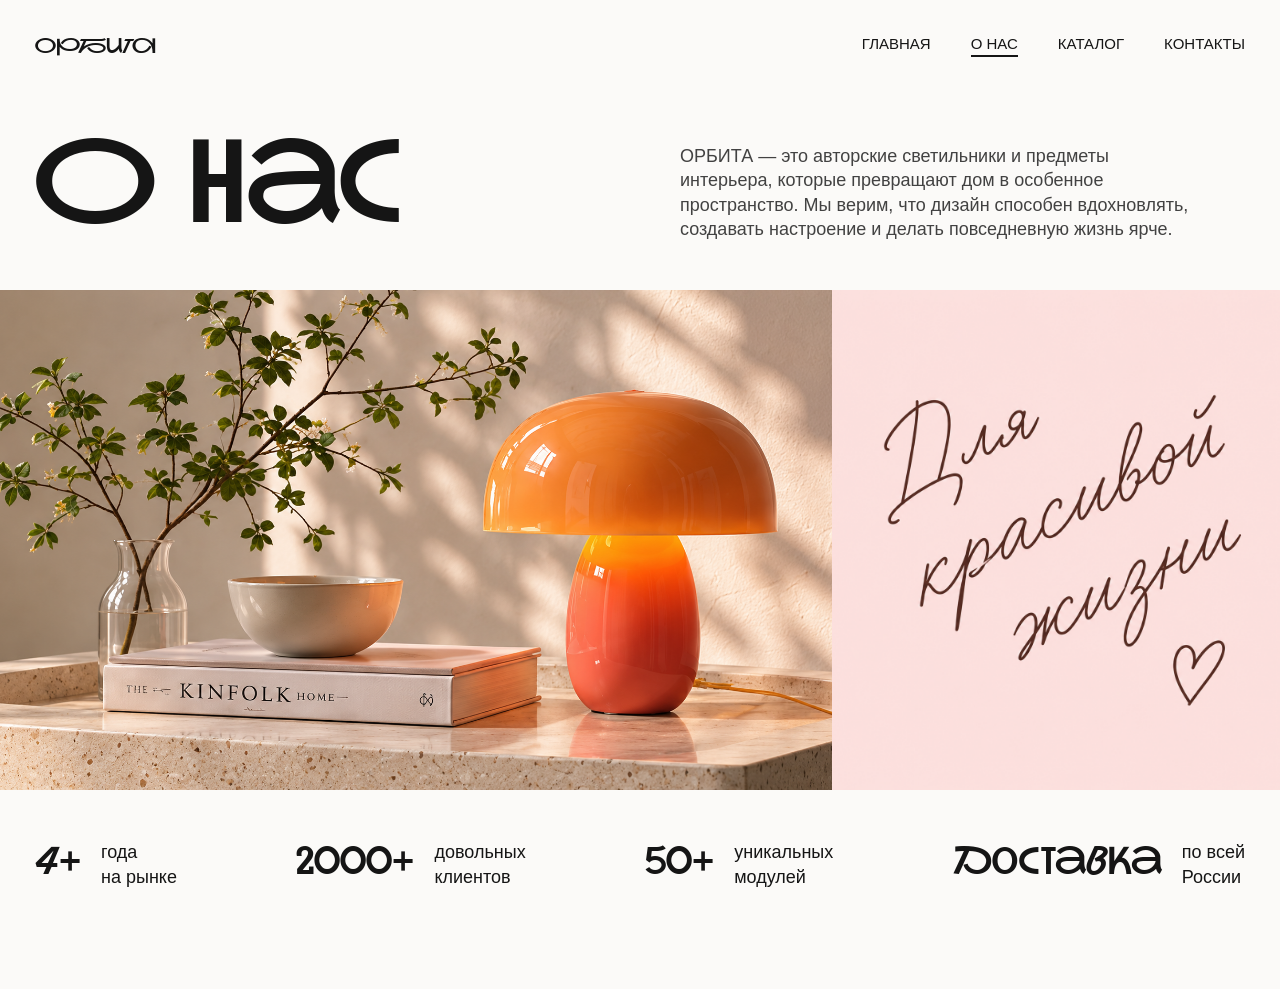
==== about.html @ 6c8d7694 "first commit" ====
<!DOCTYPE html>
<html lang="ru">
<head>
    <meta charset="UTF-8">
    <meta name="viewport" content="width=device-width, initial-scale=1.0">
    <link rel="stylesheet" href="./css/normalize.css">
    <link rel="stylesheet" href="./css/style.css">
    <link rel="stylesheet" href="./css/modal.css">
    <link rel="stylesheet" href="./css/footer.css">
    <link rel="stylesheet" href="./css/media.css">
    <title>О нас</title>
</head>
<body>
    <header class="header">

        <a href="#" class="header-logo">
            Орбита
        </a>

        <button class="mobile-menu-toggle" type="button" aria-expanded="false" aria-controls="mobileNavigation" aria-label="Открыть меню">
            <span class="navbar-toggler-icon"></span>
        </button>

        <nav class="header-menu">
            <ul class="header-menu-list">
                <li>
                    <a href="./index.html" class="header-menu-link title-small">Главная</a>
                </li>

                <li>
                    <a href="./about.html" class="header-menu-link title-small underlined">О нас</a>
                </li>

                <li>
                    <a href="./catalog.html" class="header-menu-link title-small">Каталог</a>
                </li>

                <li>
                    <a href="./contacts.html" class="header-menu-link title-small">Контакты</a>
                </li>
            </ul>
        </nav>

        <div class="mobile-navigation" tabindex="-1" id="mobileNavigation" aria-labelledby="mobileNavigationLabel">
            <div class="mobile-navigation-header">
                <a href="./index.html" class="header-logo" id="mobileNavigationLabel">Орбита</a>
                <button type="button" class="btn-close"  aria-label="Закрыть меню"></button>
            </div>
            <div class="mobile-navigation-body">
                <nav aria-label="Мобильная навигация">
                    <ul class="mobile-navigation-list">
                        <li><a href="./index.html">Главная</a></li>
                        <li><a href="./about.html">О нас</a></li>
                        <li><a href="./catalog.html">Каталог</a></li>
                        <li><a href="./contacts.html">Контакты</a></li>
                    </ul>
                </nav>
            </div>
        </div>
    </header>

    <main class="about-content">
        <div class="about-content-text content-box">
            <p class="about-content-title page-title">О нас</p>
            <p class="about-content-description description page-description">
                ОРБИТА — это авторские светильники и предметы интерьера, которые превращают дом в особенное пространство. Мы верим, что дизайн способен вдохновлять, создавать настроение и делать повседневную жизнь ярче.
            </p>
        </div>

        <div class="about-content-images">
            <img src="./images/about/1.png" alt="Лампа на столе" class="about-content-image">
            <img src="./images/about/2.png" alt="Записка 'Для красивой жизни'" class="about-content-image">
        </div>

        <ul class="about-content-statistics-list">
            <li class="about-content-statistics-item">
                <p class="about-content-statistics-result small-acsent-title">4+</p>
                <p class="about-content-statistics-text">года<br>на рынке</p>
            </li>

            <li class="about-content-statistics-item">
                <p class="about-content-statistics-result small-acsent-title">2000+</p>
                <p class="about-content-statistics-text">довольных<br>клиентов</p>
            </li>

            <li class="about-content-statistics-item">
                <p class="about-content-statistics-result small-acsent-title">50+</p>
                <p class="about-content-statistics-text">уникальных<br>модулей</p>
            </li>

            <li class="about-content-statistics-item">
                <p class="about-content-statistics-result small-acsent-title">Доставка</p>
                <p class="about-content-statistics-text">по всей<br>России</p>
            </li>
        </ul>
    </main>
    <script src="./js/main.js"></script>
</body>
</html>
---- css/style.css ----
@font-face {
    font-family: 'NauryzRedKeds';
    src: url('../fonts/NauryzRedKeds.ttf') format('truetype');
    font-weight: normal;
    font-style: normal;
    font-display: swap;
}

:root {
    --color-light: #FBFAF8;
    --color-light-gray: #F1F2F0;
    --color-dark: #151515;
    --color-green: #BBC23F;

    --border-radius: 40px;

    --font-family-acsent: 'NauryzRedKeds', 'Arial', sans-serif;
    --font-family-base: 'Roboto', sans-serif;

    --padding-inline: 50px;
}

body {
    color: var(--color-dark);
    font-family: var(--font-family-base);
    font-weight: 300;
    font-size: 16px;
    line-height: 1.75;
    background-color: var(--color-light);
    overflow-x: hidden;
}

a {
    color: var(--color-dark);
    text-decoration: none;
}

.title {
    font-family: var(--font-family-acsent);
    font-size: clamp(45px, 3.9vw, 75px);
}

.title-small {
    font-size: 15px;
    text-transform: uppercase;

    transition:
        opacity 0.2s ease,
        transform 0.2s ease;
}

address {
    font-style: normal;
}

input {
    border: 1px solid var(--color-dark);
    border-radius: var(--border-radius);

    border-radius: var(--border-radius);
    padding: 12px 30px;

    color: var(--color-light);

    font-family: var(--font-family-base);
    font-size: 20px;
    background-color: transparent;
}

input:not(:last-child) {
    margin-bottom: 10px;
}

.description {
    width: 90%;

    opacity: 0.8;

    font-family: var(--font-family-base);
    font-size: clamp(18px, 1.3vw, 24px);
    line-height: 1.35;
}

.small-acsent-title {
    font-family: var(--font-family-acsent);
    font-size: 25px;
    line-height: 1;
}

.button,
.catalog-button {
    border-radius: var(--border-radius);
    padding: 12px 30px;
    font-family: var(--font-family-base);
    font-size: 20px;
    transition:
        transform 0.2s ease,
        opacity 0.2s ease;

    cursor: pointer;
}

.button {
    border: none;

    color: var(--color-light);

    background: var(--color-dark);
}

.catalog-button {
    border: 1px solid var(--color-light-gray);

    color: var(--color-dark);

    background: var(--color-light-gray);

    white-space: nowrap;
}

.button-toggle {
    background-color: var(--color-dark);
    color: var(--color-light);
}

.button:hover,
.catalog-button:hover {
    opacity: 0.9;
    transform: translateY(-2px);
}

.button:active,
.catalog-button:active {
    transform: translateY(0);
}

.hero {
    position: relative;
    min-height: 100svh;

    overflow: hidden;

    background-image: url('../images/main_background.png');
    background-repeat: no-repeat;
    background-position: bottom;
    background-size: cover;
}

.hero::before {
    content: "";

    position: absolute;
    inset: 0;

    background: linear-gradient(
        to right,
        rgba(251, 250, 248, 0.65) 0%,
        rgba(251, 250, 248, 0.30) 25%,
        transparent 45%
    );

    pointer-events: none;
}

.header {
    z-index: 100;
    display: flex;
    justify-content: space-between;
    margin-bottom: 20px;

    

    padding: 30px var(--padding-inline);

    text-transform: uppercase;
}

.header-logo {
    top: 50%;
    z-index: 20;
    font-family: var(--font-family-acsent);
    font-size: 20px;

    white-space: nowrap;
}

.header-menu {
    position: static;
}

.header-menu-list {
    display: flex;
    align-items: center;

    gap: 40px;
    white-space: nowrap;
}

.header-menu-link:hover {
    opacity: 0.5;
}

.header-menu-icons-list {
    display: flex;
    gap: 15px;
}

.banner {
    position: relative;
    z-index: 1;
}

.banner-body {
    position: relative;
    top: 20px;
    z-index: 1;

    display: flex;
    flex-direction: column;

    align-items: flex-start;
    gap: 50px;

    min-height: calc(100svh - 90px);

    padding: var(--padding-inline);
}

.banner-main-name {
    width: 90%;
    max-width: 26vw;

    font-family: var(--font-family-acsent);
    font-weight: normal;
    font-size: clamp(50px, 4.2vw, 80px);
    line-height: 1;
}

.banner-button {
    margin-bottom: 100px;
}

.hero:not(:last-child) {
    margin-bottom: 100px;
}

.new-products {
    padding-inline: var(--padding-inline);
}

.new-products-header {
    display: flex;
    justify-content: space-between;
    align-items: center;
}

.underlined {
    position: relative;
    padding-bottom: 5px;
}

.underlined::after {
    content: '';
    position: absolute;
    bottom: 0;
    left: 0;

    width: 100%;
    height: 2px;
    background-color: var(--color-dark);
}

.about-content-statistics-list {
    padding-bottom: 100px;
}

.card {
    position: relative;
}

.card:hover {
    cursor: pointer;
}

.card-image {
    border-radius: 5px;
}

.card-image:not(:last-child) {
    margin-bottom: 15px;
}

.card-body {
    display: flex;
    flex-direction: column;
    gap: 10px;
}

.card-title {
    font-size: 20px;
    line-height: 1;
}

.to-heart-button {
    position: absolute;
    top: 20px;

    right: 20px;

    width: 25px;

    background: url('../icons/heart.svg') center/contain no-repeat;
    aspect-ratio: 1;
    border: none;
    cursor: pointer;
}

.to-heart-button.checked {
    background: url('../icons/full-heart.svg') center/contain no-repeat;
}

.new::before {
    content: 'New';
    position: absolute;
    top: 20px;

    left: 20px;
    display: flex;
    justify-content: center;
    align-items: center;

    border-radius: var(--border-radius);

    padding: 2px 10px;
    opacity: 0.8;
    color: var(--color-light);
    text-transform: uppercase;

    background-color: var(--color-green);
}

.about-content,
.catalog-content,
.contacts-content {
    padding-top: 20px;
}

.about-content-images {
    display: flex;
    width: 100%;
    height: 500px;
}

.about-content-image {
    display: block;
    height: 100%;
    object-fit: cover;
}

.about-content-image:first-child {
    width: 65%;
}

.about-content-image:last-child {
    width: 35%;
}

.about-content-text,
.about-content-statistics-list {
    padding-inline: var(--padding-inline);
}

.content-box {
    display: grid;
    grid-template-columns: 2fr 2fr;
    align-items: center;
    gap: 80px;
    line-height: 1;
}

.content-box:not(:last-child) {
    margin-bottom: 40px;
}

.about-content-text:not(:last-child) {
    margin-bottom: 40px;
}

.page-title {
    font-family: var(--font-family-acsent);
    font-size: clamp(60px, 9vw, 172px);
    white-space: nowrap;
}

.about-content-statistics-list {
    display: flex;
    justify-content: space-between;
    gap: 30px;
    padding-top: 50px;
}

.about-content-statistics-item {
    display: flex;
    align-items: center;
    gap: 20px;
}

.about-content-statistics-text {
    font-size: 18px;
    line-height: 1.35;
}

.about-content-statistics-result {
    font-size: clamp(25px, 3vw, 58px);
}

.catalog-content {
    padding-inline: var(--padding-inline);
}

.catalog-buttons-list {
    display: flex;
    gap: 30px;
}

.catalog-header {
    position: relative;
    padding-bottom: 40px;
}

.catalog-header:not(:last-child)::after {
    content: '';
    position: absolute;
    bottom: 0;
    left: 0;
    width: 100%;
    height: 3px;
    background-color: var(--color-light-gray);
}

.catalog-products {
    padding-top: 40px;
}

.catalog-products-cards-list {
    display: grid;
    grid-template-columns: repeat(4, 1fr);
    gap: 40px;
    padding-bottom: 100px;
}

.catalog-filters {
    justify-content: space-between;
    padding-bottom: 40px;
}

.catalog-filters,
.catalog-filters-sort,
.catalog-filters-sort-item {
    display: flex;
}

.catalog-filters-sort-item {
    cursor: pointer;
}

.catalog-filters,
.catalog-filters-item,
.catalog-filters-sort-item {
    align-items: center;
}

.catalog-filters-list {
    display: flex;
    gap: 40px;
}

.catalog-filters-item {
    display: flex;
    gap: 15px;
}

.catalog-filters-item-name,
.catalog-filters-sort {
    font-size: 20px;
    line-height: 1;
}

.catalog-filters-item-name:hover {
    cursor: pointer;
}

.catalog-filters-sort-item {
    gap: 15px;
}

.catalog-filters-sort {
    align-items: center;
    gap: 40px;
}


.catalog-filters-item {
    position: relative;
}

.catalog-filter-trigger {
    display: flex;
    align-items: center;
    justify-content: space-between;
    gap: 20px;
    width: 100%;
    padding: 12px 0;
    border: none;
    background: transparent;
    color: inherit;
    font: inherit;
    font-size: 20px;
    text-align: left;
    cursor: pointer;
}

.filter-arrow {
    width: 10px;
    height: 10px;
    border-right: 2px solid currentColor;
    border-bottom: 2px solid currentColor;
    transform: rotate(45deg);
    transition: transform 0.2s ease;
    flex-shrink: 0;
}

.catalog-filters-item.is-open .filter-arrow {
    transform: rotate(225deg);
}

.catalog-filter-dropdown {
    display: none;
    position: absolute;
    top: 100%;
    left: 0;
    z-index: 10;
    min-width: 200px;
    padding: 16px;
    background: #fff;
    border: 1px solid #e5e5e5;
    box-shadow: 0 6px 18px rgb(0 0 0 / 8%);
}

.catalog-filters-item.is-open .catalog-filter-dropdown {
    display: flex;
    flex-direction: column;
    gap: 12px;
}

.catalog-filter-dropdown label {
    display: flex;
    align-items: center;
    font-size: 20px;
    gap: 8px;
    cursor: pointer;
    white-space: nowrap;
}

.catalog-filter-dropdown input[type="checkbox"] {
    accent-color: #333;
}

.price-dropdown label {
    justify-content: space-between;
}

.price-dropdown input[type="number"] {
    width: 90px;
    padding: 8px;
    border: 1px solid #ddd;
    font: inherit;
}

.price-min,
.price-max {
    color: var(--color-dark);
    padding-inline: 10px;
}

.catalog-products-card-body {
    transition: transform 0.3s ease, box-shadow 0.3s ease;
    cursor: pointer;
}

.catalog-products-card:hover {
    transform: translateY(-6px);
}

.catalog-products-card-image {
    transition: transform 0.4s ease;
}

.catalog-products-card:hover .catalog-products-card-image {
    transform: scale(1.04);
}

.catalog-products-card {
    overflow: hidden;
}

.contacts-content {
    padding-inline: var(--padding-inline);
}

.contacts-soc1als-list {
    display: flex;
    justify-content: space-between;
    align-items: center;
}

.contacts-soc1als-item {
    border-radius: 15px;
    padding: 10px 20px;
}

.contacts-soc1als-item-name {
    text-transform: uppercase;
    font-weight: 500;
}

.contacts-soc1als-schedule-item {
    display: flex;
    gap: 20px;
}

.contacts-form {
    padding: 60px 0 100px;
}

.contacts-form-wrapper {
    display: grid;
    grid-template-columns: 1fr 1fr;
    gap: 30px;

    width: 100%;
}

.contacts-form-image {
    display: block;

    width: 100%;
    height: 100%;
    min-height: 600px;

    border-radius: 30px;

    object-fit: cover;
}

.contacts-form-body {
    display: flex;
    flex-direction: column;

    width: 100%;
    box-sizing: border-box;

    border: 1px solid var(--color-light-gray);
    border-radius: 30px;
    padding: 35px;

    background-color: var(--color-light);
}

.contacts-form-title {
    margin: 0 0 5px;

    font-family: var(--font-family-base);
    font-size: clamp(40px, 5vw, 60px);
    font-weight: 400;
    line-height: 1.1;
}

.contacts-form-description {
    margin: 0 0 30px;

    color: rgba(21, 21, 21, 0.55);
    font-size: 16px;
    line-height: 1.35;
}

.contacts-form-input {
    width: 100%;
    min-height: 54px;
    box-sizing: border-box;

    border: 1px solid var(--color-light-gray);
    border-radius: 15px;
    padding: 14px 18px;

    color: var(--color-dark);
    font-family: var(--font-family-base);
    font-size: 16px;
    font-weight: 300;

    background-color: transparent;
    outline: none;

    transition:
        border-color 0.2s ease,
        background-color 0.2s ease;
}

.contacts-form-input:not(:last-child) {
    margin-bottom: 15px;
}

.contacts-form-input::placeholder {
    color: rgba(21, 21, 21, 0.45);
}

.contacts-form-input:focus {
    border-color: rgba(21, 21, 21, 0.35);
}

.contacts-form select {
    appearance: none;

    background-image: url("data:image/svg+xml,%3Csvg xmlns='http://www.w3.org/2000/svg' width='16' height='16' viewBox='0 0 16 16' fill='none'%3E%3Cpath d='M4 6L8 10L12 6' stroke='%23151515' stroke-width='1.5' stroke-linecap='round' stroke-linejoin='round'/%3E%3C/svg%3E");
    background-repeat: no-repeat;
    background-position: right 18px center;
    padding-right: 45px;
}

.contacts-form-textarea {
    min-height: 155px;
    resize: vertical;
}

.contacts-form-button {
    display: flex;
    justify-content: center;
    align-items: center;
    gap: 20px;

    width: 100%;
    margin-top: 15px;
    padding: 15px 25px;

    font-size: 16px;
}

.contacts-form-button span {
    font-size: 24px;
    line-height: 1;
}

.contacts-form-policy {
    margin: 20px 0 0;

    color: rgba(21, 21, 21, 0.5);
    font-size: 13px;
    line-height: 1.4;
    text-align: center;
}


.catalog-products-cards-list {
    padding-left: 0;
    margin-bottom: 0;
    list-style: none;
}

.catalog-products-cards-list > .card,
.new-products-cards-list > .card {
    border: 0;
    border-radius: 0;
    background: transparent;
    box-shadow: none;
}

.catalog-products-card-body {
    padding: 0;
}

/* ORBITA catalogue filters, configurator and contacts refresh */
.catalog-layout{display:grid;grid-template-columns:245px minmax(0,1fr);gap:30px;align-items:start}
.catalog-sidebar{border-right:1px solid #e9e6e2;padding:0 24px 20px 0;position:relative}
.filter-heading{display:flex;align-items:center;justify-content:space-between;padding-bottom:14px;border-bottom:1px solid #e9e6e2}
.filter-heading h2,.filter-group h3,.filter-select-group>label{font-size:15px;font-weight:600;margin:0}
.filter-reset{border:0;background:none;text-decoration:underline;font-size:12px;cursor:pointer;color:#777}
.filter-group{padding:14px 0;border-bottom:1px solid #e9e6e2}
.filter-group h3{margin-bottom:12px}
.color-options{display:grid;grid-template-columns:repeat(5,25px);gap:10px 9px}
.color-option{position:relative;cursor:pointer}.color-option input{position:absolute;opacity:0;inset:0;width:25px;height:25px;margin:0;cursor:pointer}.color-option span{display:block;width:22px;height:22px;border-radius:50%;background:var(--swatch);border:1px solid #dedbd6;box-shadow:0 1px 3px #0001}.color-option input:checked+span{outline:2px solid #171717;outline-offset:3px}.color-option b{position:absolute;width:1px;height:1px;overflow:hidden;clip:rect(0,0,0,0)}
.filter-checks{display:grid;gap:7px}.filter-checks label{display:flex;align-items:center;gap:8px;font-size:13px;cursor:pointer}.filter-checks input{accent-color:#f29a56;width:14px;height:14px;margin:0}.filter-checks small{color:#888}
.shape-options{display:flex;align-items:center;gap:17px}.shape-options label{width:27px;height:30px;display:grid;place-items:center;cursor:pointer}.shape-options input{position:absolute;opacity:0}.shape-options label:has(input:checked){background:#fbe9e2;border-radius:7px}.shape-options span{display:block;border:2px solid #969b9a;width:15px;height:15px}.shape-diamond{transform:rotate(45deg)}.shape-dome{border-radius:10px 10px 3px 3px!important}.shape-arch{border-radius:10px 10px 2px 2px!important;height:19px!important}.shape-stack{border-radius:5px;width:20px!important;height:18px!important;border-top:5px double #969b9a!important;border-bottom:5px double #969b9a!important}
.filter-select-group{display:flex;align-items:center;justify-content:space-between;gap:8px}.filter-select-group select{max-width:130px;border:0;background:transparent;color:#777;font:inherit;font-size:12px;text-align:right;outline-offset:4px}.price-inputs{display:flex;gap:8px}.price-inputs label{display:flex;align-items:center;gap:4px;border:1px solid #e5e1dc;border-radius:20px;padding:5px 8px;color:#888;font-size:11px}.price-inputs input{width:65px;min-width:0;border:0;background:transparent;padding:0;color:#222;font:inherit;outline:none}.price-range{display:flex;gap:0;margin:12px 2px 0}.price-range input{width:50%;height:4px;margin:0;accent-color:#e88c62;cursor:pointer}
.catalog-results{min-width:0}.catalog-toolbar{display:grid;grid-template-columns:minmax(0,1fr) auto;gap:12px;align-items:center;margin-bottom:15px}.find-lamp-banner{display:flex;align-items:center;gap:15px;text-align:left;padding:11px 17px;border:0;border-radius:22px;background:linear-gradient(100deg,#fff1ed,#fbe4df);cursor:pointer;color:#171717}.find-lamp-banner strong,.find-lamp-banner small{display:block}.find-lamp-banner strong{font-size:14px}.find-lamp-banner small{font-size:11px;color:#777}.find-lamp-star{font-size:30px;color:#ef9b68}.find-lamp-arrow{margin-left:auto;background:#f5a16f;color:white;border-radius:50%;width:28px;height:28px;display:grid;place-items:center}.compare-button,.mobile-filter-button{border:1px solid #dcd8d3;border-radius:22px;background:transparent;padding:9px 13px;font-size:12px;cursor:pointer;white-space:nowrap}.mobile-filter-button{display:none}.catalog-results-heading{display:flex;justify-content:space-between;align-items:center;margin:12px 0 18px;font-size:14px}.catalog-results-heading p{margin:0}.catalog-results-heading p span{color:#999}.catalog-results-heading label{font-size:12px;color:#777}.catalog-results-heading select{border:0;background:transparent;font:inherit;color:#333;cursor:pointer}
.catalog-products-cards-list{grid-template-columns:repeat(4,minmax(0,1fr));gap:24px}.catalog-products-card{position:relative;cursor:pointer}.catalog-products-card[hidden]{display:none!important}.compare-card-button{position:absolute;left:10px;bottom:62px;border:1px solid #ddd;border-radius:20px;background:#fff;padding:5px 9px;font-size:10px;opacity:0;transition:opacity .2s;cursor:pointer}.catalog-products-card:hover .compare-card-button,.compare-card-button.is-selected{opacity:1}.compare-card-button.is-selected{background:#171717;color:#fff}.no-products{padding:35px;text-align:center;color:#777;background:#f8f6f3;border-radius:18px}
.lamp-builder{display:grid;grid-template-columns:.85fr 1.15fr;gap:25px;align-items:center;margin:10px 0 70px;padding:25px 30px;border-radius:22px;background:linear-gradient(105deg,#fff0ed,#fbe4df)}.builder-visual{min-height:190px;display:grid;place-items:center;overflow:hidden}.builder-lamps{position:relative;width:100%;height:200px;display:grid;place-items:center}.builder-lamps img{position:relative;z-index:1;width:min(80%,230px);height:190px;object-fit:contain;filter:drop-shadow(0 12px 10px #9c6b4430);transition:filter .2s,transform .2s}.builder-glow{position:absolute;width:125px;height:125px;border-radius:50%;background:#ffb16c;filter:blur(40px);opacity:.28}.builder-eyebrow{font-size:10px;letter-spacing:.15em;color:#a56f58;margin:0 0 8px}.builder-content h2{font-size:clamp(22px,2.5vw,32px);font-weight:500;line-height:1.1;margin:0 0 8px}.builder-content>p:not(.builder-eyebrow):not(.builder-feedback){font-size:13px;color:#666;max-width:460px;margin:0 0 16px;line-height:1.5}.builder-controls{display:grid;grid-template-columns:repeat(3,minmax(0,1fr));gap:10px}.builder-controls label,.quiz-dialog form>label{display:grid;gap:5px;font-size:11px;color:#777}.builder-controls select,.quiz-dialog select{width:100%;padding:9px 10px;border:1px solid #e5d9d4;border-radius:10px;background:#fff;color:#222;font:inherit;font-size:12px}.builder-bottom{display:flex;align-items:center;justify-content:space-between;gap:12px;margin-top:16px}.builder-bottom strong{font-size:12px}.builder-bottom .button{padding:11px 17px;font-size:12px}.builder-feedback{font-size:12px;color:#61733a;min-height:16px;margin:8px 0 0}
.catalog-quiz,.compare-modal{position:fixed;inset:0;z-index:999;display:none;place-items:center;padding:18px}.catalog-quiz.is-open,.compare-modal.is-open{display:grid}.quiz-backdrop,.compare-backdrop{position:absolute;inset:0;background:#0007}.quiz-dialog,.compare-dialog{position:relative;z-index:1;width:min(480px,100%);max-height:90vh;overflow:auto;padding:30px;border-radius:20px;background:#fbfaf8;box-shadow:0 20px 60px #0002}.quiz-close{position:absolute;right:16px;top:10px;border:0;background:none;font-size:28px;cursor:pointer}.quiz-dialog h2,.compare-dialog h2{font-size:28px;font-weight:500;margin:0 0 18px}.quiz-dialog form{display:grid;gap:14px}.quiz-dialog form .button{padding:13px;font-size:13px}.compare-dialog{width:min(760px,100%)}#compareTable{overflow-x:auto}#compareTable table{width:100%;border-collapse:collapse;font-size:13px}#compareTable th,#compareTable td{padding:12px;border-bottom:1px solid #e5e1dc;text-align:left}
/* Contacts page */
.contacts-redesign{padding-top:10px}.contacts-intro{display:grid;grid-template-columns:1fr .85fr;align-items:center;gap:30px;margin-bottom:28px}.contacts-intro .page-title{margin:0}.contacts-intro .description{font-size:17px;max-width:440px;margin:0}.contacts-location-grid{display:grid;grid-template-columns:1fr 1.25fr .85fr;gap:12px;min-height:215px}.contacts-info-card,.contacts-map,.contacts-interior,.contacts-message-card,.contacts-faq-card{border:1px solid #eee9e4;border-radius:17px;background:#fffdfb;overflow:hidden}.contacts-info-card{padding:18px;display:flex;flex-direction:column;justify-content:space-between;gap:13px}.contact-line{display:flex;align-items:flex-start;gap:12px;color:inherit}.contact-icon{width:24px;height:24px;flex:0 0 24px;border:1px solid #d9d5d0;border-radius:50%;display:grid;place-items:center;font-size:15px}.contact-line strong,.contact-socials strong{font-size:12px;font-weight:600}.contact-line p,.contact-line small{display:block;margin:0;font-size:11px;line-height:1.35;color:#555}.contact-line small{color:#888}.contact-socials>div{display:flex;gap:8px;margin-top:7px}.contact-socials a{width:27px;height:27px;border:1px solid #d8d4cf;border-radius:50%;display:grid;place-items:center;font-size:11px;font-weight:600}.contacts-map{position:relative;min-height:215px;background-color:#f2f0e9;background-image:linear-gradient(28deg,transparent 46%,#fff 47%,#fff 50%,transparent 51%),linear-gradient(105deg,transparent 43%,#fff 44%,#fff 47%,transparent 48%),linear-gradient(160deg,transparent 60%,#fff 61%,#fff 64%,transparent 65%);background-size:120px 100px,150px 130px,180px 110px}.contacts-map:before,.contacts-map:after{content:"";position:absolute;background:#dce9d7;border-radius:50%;opacity:.8}.contacts-map:before{width:80px;height:35px;left:12%;top:18%}.contacts-map:after{width:95px;height:40px;right:8%;bottom:12%}.map-road{position:absolute;background:#fff;border:1px solid #e5e0d6;height:9px;width:120%;left:-10%;top:50%;transform:rotate(-25deg)}.road-two{top:25%;transform:rotate(38deg)}.road-three{top:78%;transform:rotate(5deg)}.map-marker{position:absolute;z-index:2;left:50%;top:48%;transform:translate(-50%,-50%);display:flex;align-items:center;gap:8px;background:white;border-radius:20px;padding:7px 12px;box-shadow:0 3px 12px #0002;white-space:nowrap;font-size:11px}.map-marker span{color:#d12e23;font-size:20px}.contacts-interior{position:relative;min-height:215px}.contacts-interior img{width:100%;height:100%;min-height:215px;object-fit:cover}.contacts-interior>a{position:absolute;left:10px;right:10px;bottom:12px;background:#fff;border-radius:20px;padding:9px 12px;text-align:center;font-size:11px;font-weight:600}.contacts-interior>a span{margin-left:8px}.contacts-help-grid{display:grid;grid-template-columns:1fr 1fr;gap:14px;margin-top:18px}.contacts-message-card,.contacts-faq-card{padding:20px}.contacts-message-card h2,.contacts-faq-card h2{font-size:19px;font-weight:500;margin:0 0 14px}.contacts-form-row{display:grid;grid-template-columns:1fr 1fr;gap:9px}.contacts-message-card input,.contacts-message-card select,.contacts-message-card textarea{width:100%;margin:0 0 9px;padding:10px 12px;border:1px solid #e6e1dc;border-radius:10px;background:transparent;color:#222;font:inherit;font-size:12px;outline-color:#e7a17d}.contacts-message-card textarea{height:72px;resize:vertical}.contacts-message-card .button{font-size:11px;padding:10px 16px}.form-feedback{font-size:11px;color:#637b37;margin:6px 0 0;min-height:14px}.faq-item{border:1px solid #e8e3de;border-radius:12px;margin-top:7px;overflow:hidden}.faq-item button{width:100%;display:flex;justify-content:space-between;align-items:center;border:0;background:transparent;padding:9px 12px;text-align:left;font:inherit;font-size:12px;cursor:pointer}.faq-item button span{font-size:17px;transition:transform .2s}.faq-item p{display:none;padding:0 12px 11px;margin:0;font-size:11px;line-height:1.5;color:#777}.faq-item.is-open p{display:block}.faq-item.is-open button span{transform:rotate(45deg)}.contacts-consult{position:relative;display:flex;align-items:center;gap:18px;overflow:hidden;margin:18px 0 50px;padding:18px 25px;border-radius:17px;background:#fbe9e5}.consult-icon{width:45px;height:45px;border:1px solid #d8bdb3;border-radius:50%;display:grid;place-items:center;font-size:22px;flex:0 0 auto}.contacts-consult h2{font-size:15px;margin:0 0 3px;font-weight:600}.contacts-consult p{font-size:11px;color:#777;margin:0}.contacts-consult .button{margin-left:auto;z-index:1;padding:10px 16px;font-size:11px;white-space:nowrap}.contacts-consult>img{width:100px;height:85px;object-fit:contain;align-self:flex-end;margin:-15px -15px -18px 0}
/* A lightweight responsive navigation; no framework required */
.mobile-menu-toggle{display:none;border:1px solid #ddd;border-radius:50%;width:40px;height:40px;background:transparent;font-size:20px;cursor:pointer}.mobile-menu-toggle:before{content:"☰"}.mobile-navigation{display:none;position:absolute;top:70px;left:15px;right:15px;z-index:500;background:#fbfaf8;border:1px solid #e8e3de;border-radius:16px;padding:18px;box-shadow:0 12px 30px #0001}.mobile-navigation.is-open{display:block}.mobile-navigation-header{display:flex;justify-content:space-between;align-items:center}.mobile-navigation-body{padding-top:12px}.mobile-navigation-list{display:grid;gap:12px}.mobile-navigation-list a{display:block;padding:8px 0;font-size:14px}
@media(max-width:1050px){.catalog-layout{grid-template-columns:220px minmax(0,1fr);gap:20px}.catalog-products-cards-list{grid-template-columns:repeat(2,minmax(0,1fr))}.contacts-location-grid{grid-template-columns:1fr 1.2fr}.contacts-interior{display:none}}
@media(max-width:760px){.catalog-layout{grid-template-columns:1fr}.catalog-sidebar{display:none;position:fixed;z-index:1000;inset:12px 12px 12px auto;width:min(340px,calc(100vw - 24px));overflow:auto;padding:20px;background:#fbfaf8;border:1px solid #e7e1dc;border-radius:18px;box-shadow:0 10px 50px #0003}.catalog-sidebar.is-open{display:block}.mobile-filter-button{display:block}.catalog-toolbar{grid-template-columns:auto minmax(0,1fr) auto}.find-lamp-banner{padding:9px 10px;gap:8px}.find-lamp-banner strong{font-size:11px}.find-lamp-banner small{font-size:9px}.find-lamp-star{font-size:22px}.compare-button{font-size:0;padding:10px}.compare-button span{font-size:11px}.catalog-products-cards-list{gap:16px}.compare-card-button{opacity:1;bottom:55px}.lamp-builder{grid-template-columns:1fr;padding:18px;margin-bottom:45px}.builder-visual{min-height:135px}.builder-lamps{height:140px}.builder-lamps img{height:140px}.builder-bottom{align-items:flex-start;flex-direction:column}.contacts-intro{grid-template-columns:1fr;gap:8px}.contacts-intro .description{font-size:14px}.contacts-location-grid{grid-template-columns:1fr}.contacts-map{min-height:190px}.contacts-interior{display:block;min-height:190px}.contacts-interior img{min-height:190px;max-height:220px}.contacts-help-grid{grid-template-columns:1fr}.contacts-consult{flex-wrap:wrap;padding:16px}.contacts-consult .button{margin-left:0}.contacts-consult>img{width:65px;height:65px;margin-left:auto}.header{position:relative}.header-menu{display:none}.mobile-menu-toggle{display:block}.header-menu-icons{margin-left:auto}}
@media(max-width:480px){.catalog-toolbar{grid-template-columns:auto 1fr}.compare-button{grid-column:1/-1;justify-self:end}.catalog-results-heading{align-items:flex-start;gap:10px;flex-direction:column}.catalog-products-cards-list{grid-template-columns:repeat(2,minmax(0,1fr));gap:12px}.catalog-products-card-title{font-size:13px}.catalog-products-card-price{font-size:13px}.builder-controls{grid-template-columns:1fr}.builder-content h2{font-size:24px}.contacts-form-row{grid-template-columns:1fr}.contacts-message-card,.contacts-faq-card{padding:15px}.contacts-intro .page-title{font-size:52px}}
---- css/modal.css ----
.modal {
    position: fixed;
    inset: 0;
    z-index: 100;
    display: flex;
    align-items: center;
    justify-content: center;
    padding: 24px;
    opacity: 0;
    visibility: hidden;
    pointer-events: none;
    transition: opacity .25s ease, visibility .25s ease;
}

.modal.is-open {
    opacity: 1;
    visibility: visible;
    pointer-events: auto;
}

.modal-overlay {
    position: absolute;
    inset: 0;
    background: rgba(21, 21, 21, .38);
    backdrop-filter: blur(3px);
}

.modal-window {
    position: relative;
    z-index: 1;

    display: grid;
    grid-template-columns: minmax(0, 1.35fr) minmax(360px, .95fr);
    grid-template-rows: auto auto;

    width: min(1180px, 100%);
    max-height: min(850px, calc(100svh - 48px));

    overflow: auto;

    background: var(--color-light);
    border-radius: 8px;

    box-shadow: 0 24px 80px rgba(0, 0, 0, .18);
}

.modal-close {
    position: absolute;
    top: 14px;
    right: 18px;
    z-index: 5;
    width: 40px;
    height: 40px;
    border: 0;
    background: transparent;
    font: 32px/1 Arial, sans-serif;
    cursor: pointer;
}

.modal-gallery {
    display: flex;
    align-items: center;
    justify-content: center;
    height: 600px;
    padding-block: 24px;
}

.modal-main-image {
    display: block;
    width: 90%;
    height: auto;
    background: var(--color-light);
}

.modal-bottom-image {
    grid-column: 1 / -1;

    display: block;

    width: 100%;
    height: auto;

    object-fit: cover;
}

.modal-product {
    padding: 30px 48px 34px 18px;
    overflow: auto;
}

.modal-category {
    margin: 0 0 4px;
    color: #aaa;
    font: 14px/1.2 Arial, sans-serif;
    text-transform: uppercase;
}

.modal-title {
    margin: 0;
    font-family: var(--font-family-acsent, 'NauryzRedKeds', Arial, sans-serif);
    font-size: clamp(52px, 5vw, 76px);
    line-height: .95;
    font-weight: 400;
}

.modal-price {
    margin: 8px 0 14px;
    font: 32px/1.1 Arial, sans-serif;
}

.modal-divider {
    height: 1px;
    background: #d7d7d3;
    margin-bottom: 16px;
}

.modal-description {
    max-width: 560px;
    margin: 0 0 26px;
    color: #888;
    font: 15px/1.45 Arial, sans-serif;
}

.modal-buy-row {
    display: flex;
    flex-direction: column;
    gap: 14px;
    align-items: flex-start;
    margin-bottom: 24px;
}

.modal-quantity {
    display: grid;
    grid-template-columns: 32px 28px 32px;
    align-items: center;
    justify-items: center;
    min-height: 50px;
    border: 1px solid #ddd;
}

.modal-quantity-button,
.modal-favorite {
    border: 0;
    background: transparent;
    cursor: pointer;
}

.modal-quantity-button {
    width: 32px;
    height: 48px;
    font-size: 18px;
}

#modal-quantity {
    font: 15px/1 Arial, sans-serif;
}

.modal-favorite.is-active {
    color: var(--color-green, #BBC23F);
}

.modal-accordion {
    display: flex;
    justify-content: space-between;
    align-items: center;
    width: 100%;
    min-height: 58px;
    padding: 0;
    border: 0;
    border-top: 1px solid #ddd;
    background: transparent;
    color: #666;
    font: 15px Arial, sans-serif;
    text-align: left;
    cursor: pointer;
}

.modal-accordion:last-of-type {
    border-bottom: 1px solid #ddd;
}

.modal-accordion-content {
    display: none;
    padding: 0 0 18px;
    color: #999;
    font: 14px/1.45 Arial, sans-serif;
}

.modal-accordion.is-open + .modal-accordion-content {
    display: block;
}

.modal-accordion.is-open > span:last-child {
    transform: rotate(45deg);
}
---- css/footer.css ----
.footer {
    padding-bottom: 50px;
}

.footer-body {
    display: grid;
    grid-template-columns: repeat(3, 1fr);
    padding-inline: var(--padding-inline);
    
}

.footer-contacts-title {
    text-transform: uppercase;
}

.footer-soc1als-list {
    display: flex;
    gap: 20px;
}

.footer-schedule-item {
    display: flex;
    gap: 40px;
}

.footer .title-small:not(:last-child) {
    margin-bottom: 20px;
}

.footer-contacts-list:not(:last-child) {
    margin-bottom: 20px;
}
---- css/media.css ----
@media (max-width: 1316px) {
    :root {
        --padding-inline: 35px;
    }

    .new-products-cards-list,
    .catalog-products-cards-list {
        grid-template-columns: repeat(2, minmax(0, 1fr));
        gap: 30px;
    }

    .catalog-buttons-list {
        flex-wrap: wrap;
        gap: 15px;
    }

    .catalog-products-cards-list {
        gap: 30px;
    }

    .footer-body {
        gap: 40px 30px;
    }
}

@media (max-width: 1100px) {
    .header {
        flex-wrap: wrap;
        align-items: center;
        gap: 18px 25px;
    }

    .header-menu {
        order: 3;
        width: 100%;
    }

    .header-menu-list {
        justify-content: center;
        flex-wrap: wrap;
        gap: 12px 25px;
    }

    .content-box {
        grid-template-columns: 1fr 1fr;
        gap: 40px;
    }

    .about-content-image:first-child,
    .about-content-image:last-child {
        height: 100%;
        width: auto;
    }

    .catalog-filters {
        gap: 25px;
    }

    .catalog-filters-list {
        flex-wrap: wrap;
        gap: 20px 30px;
    }

    .catalog-filters-sort {
        gap: 20px;
    }
}

@media (max-width: 950px) {
    :root {
        --padding-inline: 25px;
    }

    .header {
        padding: 20px var(--padding-inline);
    }

    .header-menu-list {
        gap: 10px 20px;
    }

    .header-menu-icons-list {
        gap: 12px;
    }

    .hero {
        min-height: 100svh;
        background-position: center bottom;
        background-size: cover;
    }

    .hero::before {
        background: linear-gradient(
            to bottom,
            rgba(251, 250, 248, 0.82) 0%,
            rgba(251, 250, 248, 0.45) 38%,
            rgba(251, 250, 248, 0.05) 72%,
            transparent 100%
        );
    }

    .banner-body {
        top: 0;
        align-items: center;
        gap: 35px;
        min-height: calc(100svh - 130px);
        text-align: center;
        margin-top: -20px;
    }

    .banner-main-name {
        width: 100%;
        max-width: 650px;
    }

    .banner-description {
        width: min(90%, 600px);
        max-width: none;
    }

    .new-products,
    .catalog-content,
    .contacts-content {
        padding-inline: var(--padding-inline);
    }

    .new-products-header {
        gap: 20px;
    }

    .content-box {
        grid-template-columns: 1fr;
        gap: 25px;
    }

    .page-title {
        font-size: clamp(60px, 14vw, 130px);
        white-space: normal;
    }

    .description {
        width: 100%;
    }

    .about-content-statistics-list {
        padding-top: 35px;
        padding-bottom: 70px;
    }

    .about-content-statistics-item {
        flex: 1 1 calc(50% - 30px);
    }

    .catalog-buttons-list {
        gap: 12px;
    }

    .catalog-button {
        padding: 10px 22px;
        font-size: 17px;
    }

    .catalog-filters {
        flex-direction: column;
        align-items: stretch;
        gap: 25px;
    }

    .catalog-filters-list {
        gap: 15px 25px;
    }

    .catalog-filters-sort {
        justify-content: space-between;
    }

    .catalog-products {
        padding-top: 30px;
    }

    .catalog-products-cards-list {
        grid-template-columns: repeat(2, minmax(0, 1fr));
        gap: 25px;
        padding-bottom: 70px;
    }

    .contacts-soc1als-list {
        flex-wrap: wrap;
        justify-content: flex-start;
        gap: 15px;
    }

    .contacts-soc1als-item {
        flex: 1 1 calc(50% - 15px);
        min-width: 220px;
    }

    .contacts-form {
        padding: 45px 0 70px;
    }

    .contacts-form-wrapper {
        grid-template-columns: 1fr;
        gap: 20px;
    }

    .contacts-form-image {
        min-height: 400px;
        max-height: 500px;
    }

    .contacts-form-body {
        padding: 30px;
    }

    .footer-body {
        grid-template-columns: 1fr 1fr;
    }

    .footer-form {
        grid-column: 1 / -1;
    }

    
    .modal {
        padding: 16px;
    }

    .modal-window {
        grid-template-columns: 1fr;
        width: min(720px, 100%);
        max-height: calc(100svh - 32px);
        overflow-y: auto;
    }

    .modal-gallery {
        height: min(55svh, 500px);
        padding: 20px;
    }

    .modal-main-image {
        width: min(90%, 500px);
        max-height: 100%;
        object-fit: contain;
    }

    .modal-product {
        padding: 25px 30px 35px;
        overflow: visible;
    }

    .modal-bottom-image {
        max-height: 300px;
        object-fit: cover;
    }
}

@media (max-width: 600px) {
    :root {
        --padding-inline: 20px;
        --border-radius: 28px;
    }

    body {
        font-size: 15px;
        overflow-x: hidden;
    }

    .header {
        padding: 15px var(--padding-inline);
        gap: 15px;
    }

    .header-logo {
        font-size: 20px;
    }

    .header-menu {
        width: 100%;
        z-index: 100;
    }

    .header-menu-list {
        justify-content: flex-start;
        gap: 10px 18px;
    }

    .header-menu-link {
        font-size: 13px;
    }

    .header-menu-icons-list {
        gap: 10px;
        display: none;
    }

    .header-menu-icons-link svg {
        width: 21px;
        height: 21px;
    }

    .hero {
        min-height: 100svh;
        background-position: 65% center;
    }

    .hero::before {
        background: linear-gradient(
            to bottom,
            rgba(251, 250, 248, 0.86) 0%,
            rgba(251, 250, 248, 0.55) 35%,
            rgba(251, 250, 248, 0.10) 68%,
            transparent 100%
        );
    }

    .banner-body {
        gap: 20px;
        display: flex;
        flex-direction: column;
        min-height: calc(100svh - 135px);
    }

    .banner-main-name {
        width: 100%;
        max-width: 500px;
        line-height: .95;
    }

    .banner-description {
        width: 100%;
        max-width: 400px;
        display: none;
        line-height: 1.4;
    }

    .hero:not(:last-child) {
        margin-bottom: 60px;
    }

    .new-products,
    .catalog-content,
    .contacts-content {
        padding-inline: var(--padding-inline);
    }

    .new-products-header {
        gap: 15px;
    }

    .new-products-title {
        font-size: 42px;
    }

    .new-products-see-all {
        font-size: 13px;
    }

    .new-products-cards-list,
    .catalog-products-cards-list {
        grid-template-columns: 1fr;
        gap: 30px;
    }

    .catalog-products-cards-list {
        display: grid;
    }

    .card-title {
        font-size: 18px;
    }

    .card::after {
        top: 15px;
        right: 15px;
        width: 22px;
    }

    .new::before {
        top: 15px;
        left: 15px;
    }

    
    .about-content,
    .catalog-content,
    .contacts-content {
        padding-top: 10px;
    }

    .about-content-images {
        flex-direction: column;
        height: auto;
    }

    .about-content-image:first-child,
    .about-content-image:last-child {
        width: 100%;
        height: auto;
        min-height: 220px;
        max-height: 340px;
    }

    .about-content-text,
    .about-content-statistics-list {
        padding-inline: var(--padding-inline);
    }

    .content-box {
        gap: 20px;
    }

    .content-box:not(:last-child),
    .about-content-text:not(:last-child) {
        margin-bottom: 30px;
    }

    .page-title {
        font-size: clamp(54px, 17vw, 90px);
        line-height: .9;
    }

    .description {
        font-size: 17px;
        line-height: 1.4;
    }

    .about-content-statistics-list {
        display: flex;
        flex-direction: column;
        align-items: center;
        gap: 50px;
        padding-block: 60px;
    }

    .about-content-statistics-item {
        min-width: 0;
        gap: 10px;
    }

    .about-content-statistics-result {
        font-size: clamp(28px, 9vw, 48px);
    }

    .about-content-statistics-text {
        font-size: 14px;
        line-height: 1.25;
    }

    
    .catalog-header {
        padding-bottom: 30px;
    }

    .catalog-buttons-list {
        display: flex;
        flex-wrap: nowrap;
        overflow-x: auto;
        gap: 10px;
        margin-inline: calc(var(--padding-inline) * -1);
        padding-inline: var(--padding-inline);
        padding-bottom: 5px;
        scrollbar-width: none;
    }

    .catalog-buttons-list::-webkit-scrollbar {
        display: none;
    }

    .catalog-button {
        flex: 0 0 auto;
        padding: 9px 18px;
        font-size: 15px;
    }

    .catalog-filters {
        gap: 20px;
        padding-bottom: 25px;
    }

    .catalog-filters-list {
        display: grid;
        grid-template-columns: 1fr 1fr;
        gap: 15px;
    }

    .catalog-filters-item {
        justify-content: space-between;
        gap: 10px;
    }

    .catalog-filters-item-name,
    .catalog-filters-sort {
        font-size: 16px;
    }

    .catalog-filters-sort {
        width: 100%;
        gap: 15px;
    }

    .catalog-filters-sort-name,
    .catalog-filters-sort-item-name {
        font-size: 14px;
    }

    .catalog-products {
        padding-top: 25px;
    }

    .catalog-products-cards-list {
        padding-bottom: 60px;
    }

    
    .contacts-soc1als-list {
        display: grid;
        grid-template-columns: 1fr;
        gap: 10px;
    }

    .contacts-soc1als-item {
        min-width: 0;
        padding: 12px 15px;
    }

    .contacts-soc1als-item-name {
        font-size: 14px;
    }

    .contacts-soc1als-item-content,
    .contacts-soc1als-schedule-item {
        font-size: 14px;
    }

    .contacts-form {
        padding: 35px 0 60px;
    }

    .contacts-form-wrapper {
        gap: 15px;
    }

    .contacts-form-image {
        min-height: 280px;
        max-height: 380px;
        border-radius: 25px;
    }

    .contacts-form-body {
        border-radius: 25px;
        padding: 25px 20px;
    }

    .contacts-form-title {
        font-size: clamp(36px, 11vw, 48px);
    }

    .contacts-form-description {
        margin-bottom: 22px;
        font-size: 14px;
    }

    .contacts-form-input {
        min-height: 50px;
        padding: 12px 16px;
        font-size: 15px;
    }

    .contacts-form-textarea {
        min-height: 140px;
    }

    .contacts-form-button {
        padding: 13px 20px;
        font-size: 16px;
    }

    .contacts-form-policy {
        font-size: 12px;
    }

    
    .footer {
        padding-bottom: 30px;
    }

    .footer-body {
        grid-template-columns: 1fr;
        gap: 30px;
        padding-inline: var(--padding-inline);
    }

    .footer-form {
        grid-column: auto;
    }

    .footer-soc1als-list {
        flex-wrap: wrap;
    }

    .footer-schedule-item {
        gap: 20px;
    }

    
    .modal {
        padding: 0;
    }

    .modal-window {
        width: 100%;
        height: 100svh;
        max-height: none;
        border-radius: 0;
    }

    .modal-close {
        top: 10px;
        right: 10px;
        width: 42px;
        height: 42px;
        font-size: 30px;
    }

    .modal-gallery {
        height: 43svh;
        min-height: 280px;
        padding: 20px 16px 10px;
    }

    .modal-main-image {
        width: 92%;
        max-height: 100%;
    }

    .modal-product {
        padding: 15px 20px 30px;
    }

    .modal-category {
        font-size: 12px;
    }

    .modal-title {
        font-size: clamp(42px, 14vw, 62px);
    }

    .modal-price {
        font-size: 26px;
    }

    .modal-description {
        margin-bottom: 20px;
        font-size: 14px;
    }

    .modal-buy-row {
        gap: 10px;
        margin-bottom: 20px;
    }

    .modal-button {
        width: 100%;
    }

    .modal-bottom-image {
        max-height: 240px;
    }
}

@media (max-width: 400px) {
    :root {
        --padding-inline: 15px;
    }

    .header {
        padding: 12px var(--padding-inline);
    }

    .header-logo {
        font-size: 18px;
    }

    .header-menu-list {
        gap: 8px 14px;
    }

    .header-menu-link {
        font-size: 12px;
    }

    .header-menu-icons-list {
        gap: 7px;
    }

    .header-menu-icons-link svg {
        width: 19px;
        height: 19px;
    }

    .banner-body {
        padding-inline: var(--padding-inline);
    }

    .banner-main-name {
        font-size: clamp(38px, 12vw, 48px);
    }

    .banner-description {
        font-size: 15px;
    }

    .page-title {
        font-size: 18vw;
    }

    .about-content-statistics-list {
        grid-template-columns: 1fr;
    }

    .catalog-filters-list {
        grid-template-columns: 1fr;
    }

    .contacts-form-body {
        padding: 22px 16px;
    }

    .contacts-form-title {
        font-size: 36px;
    }
}


@media (max-width: 768px) {
    img,
    video,
    iframe {
        max-width: 100%;
    }

    .content-box > *,
    .footer-body > *,
    .contacts-form-wrapper > *,
    .catalog-filters > * {
        min-width: 0;
    }

    input,
    textarea,
    select,
    button {
        max-width: 100%;
    }

    .description,
    .banner-description,
    .contacts-form-description,
    .modal-description {
        overflow-wrap: anywhere;
    }
}

@media (max-width: 480px) {
    .new-products-cards-list,
    .catalog-products-cards-list {
        grid-template-columns: minmax(0, 1fr);
    }

    .catalog-products-card,
    .new-products-card {
        min-width: 0;
    }

    .contacts-form-input,
    .contacts-form-textarea {
        width: 100%;
        min-width: 0;
    }
}


.mobile-menu-toggle {
    display: inline-flex;
    align-items: center;
    justify-content: center;
    width: 36px;
    height: 32px;
    padding: 4px;
    border: 0;
    border-radius: 0;
    box-shadow: none !important;
    background: transparent;
    flex: 0 0 auto;
}

.mobile-menu-toggle .navbar-toggler-icon {
    display: block;
    width: 22px;
    height: 16px;
    background-image: none;
    position: relative;
    border-top: 2px solid var(--color-dark);
    border-bottom: 2px solid var(--color-dark);
}

.mobile-menu-toggle .navbar-toggler-icon::after {
    content: "";
    position: absolute;
    top: 5px;
    left: 0;
    width: 100%;
    border-top: 2px solid var(--color-dark);
}

.mobile-menu-toggle:focus {
    outline: none;
}

.mobile-navigation {
    --bs-offcanvas-width: min(86vw, 380px);
    color: var(--color-dark);
    background: var(--color-light);
    border: 0;
    padding: 12px 8px;
}

.mobile-navigation .offcanvas-header {
    padding: 20px 22px;
    border-bottom: 1px solid rgba(21, 21, 21, 0.12);
}

.mobile-navigation .btn-close {
    box-shadow: none;
}

.mobile-navigation .offcanvas-body {
    padding: 24px 22px;
}

.mobile-navigation-list {
    display: flex;
    flex-direction: column;
    gap: 0;
    padding: 0;
    margin: 0;
    list-style: none;
}

.mobile-navigation-list li {
    border-bottom: 1px solid rgba(21, 21, 21, 0.12);
}

.mobile-navigation-list a {
    display: block;
    padding: 17px 0;
    color: var(--color-dark);
    font-family: var(--font-family-base);
    font-size: 18px;
    text-transform: uppercase;
    text-decoration: none;
}

.mobile-navigation-list a:hover,
.mobile-navigation-list a:focus-visible {
    opacity: 0.6;
}

@media (max-width: 991.98px) {
    .header {
        display: flex;
        align-items: center;
        justify-content: space-between;
        flex-wrap: nowrap;
        gap: 12px;
        position: relative;
        padding: 18px var(--padding-inline);
        margin-bottom: 0;
    }

    .header-menu-icons {
        display: none;
    }

    .header-logo {
        position: relative;
        top: auto;
        z-index: 1;
    }

    .mobile-menu-toggle {
        margin-left: auto;
    }

    .header-menu {
        display: none !important;
    }
}

@media (min-width: 992px) {
    .mobile-menu-toggle,
    .mobile-navigation {
        display: none !important;
    }
}

@media (max-width: 575.98px) {
    .mobile-menu-toggle {
        width: 36px;
        height: 32px;
    }

    .mobile-navigation .offcanvas-header {
        padding: 18px 18px;
    }

    .mobile-navigation .offcanvas-body {
        padding: 20px 18px;
    }
}
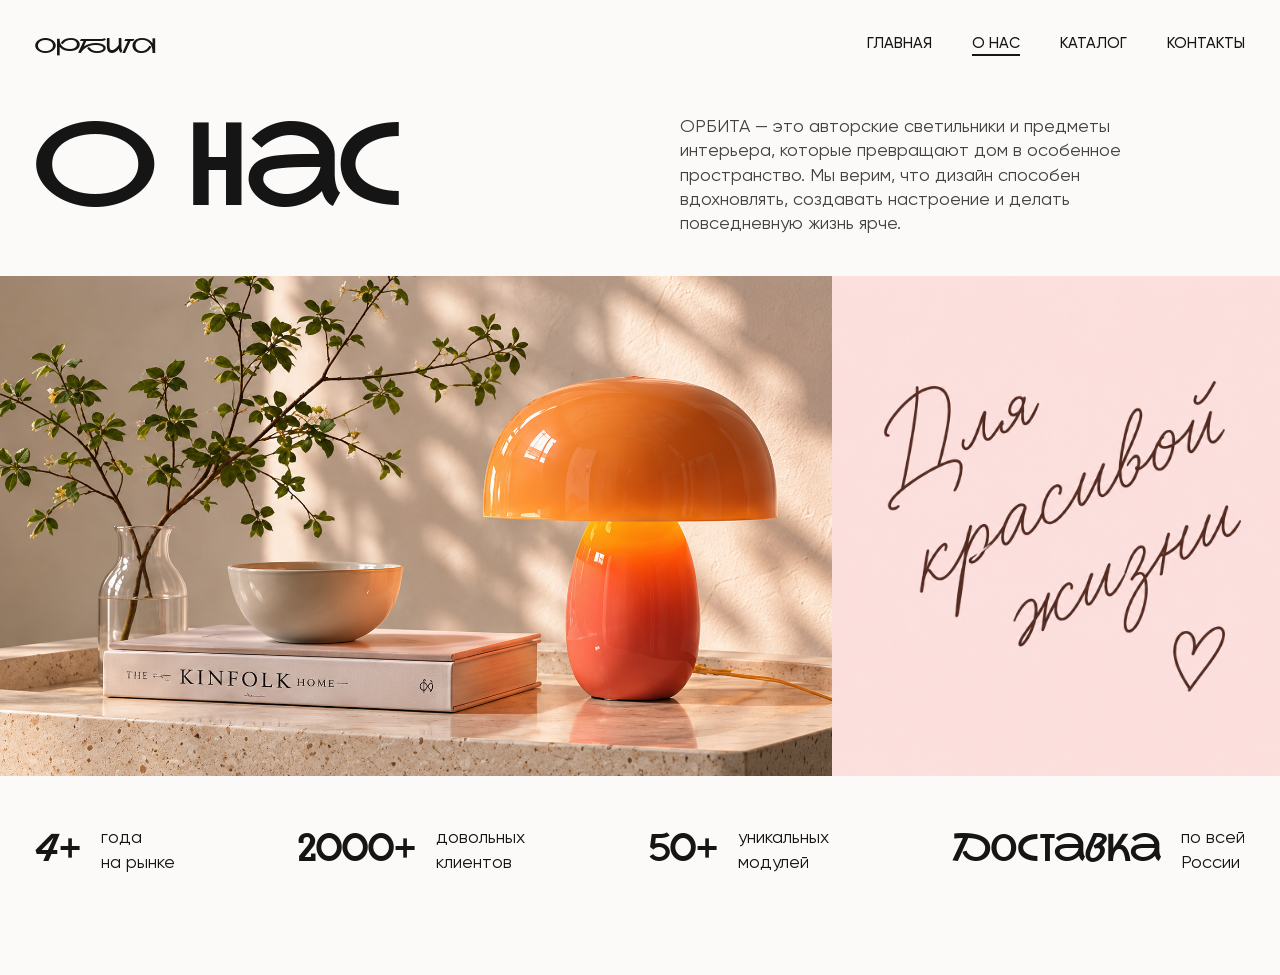
==== commit dd02b40f: "мобильное меню финал" ====
--- a/about.html
+++ b/about.html
@@ -8,7 +8,7 @@
     <link rel="stylesheet" href="./css/modal.css">
     <link rel="stylesheet" href="./css/footer.css">
     <link rel="stylesheet" href="./css/media.css">
-    <title>О нас</title>
+    <title>ОРБИТА -  О нас</title>
 </head>
 <body>
     <header class="header">
@@ -44,7 +44,7 @@
         <div class="mobile-navigation" tabindex="-1" id="mobileNavigation" aria-labelledby="mobileNavigationLabel">
             <div class="mobile-navigation-header">
                 <a href="./index.html" class="header-logo" id="mobileNavigationLabel">Орбита</a>
-                <button type="button" class="btn-close"  aria-label="Закрыть меню"></button>
+                <button type="button" class="btn-close"  aria-label="Закрыть меню">×</button>
             </div>
             <div class="mobile-navigation-body">
                 <nav aria-label="Мобильная навигация">
--- a/css/style.css
+++ b/css/style.css
@@ -6,8 +6,25 @@
     font-display: swap;
 }
 
+@font-face {
+    font-family: 'Gilroy';
+    src: url('../fonts/Gilroy-Regular.woff2') format('truetype');
+    font-weight: normal;
+    font-style: normal;
+    font-display: swap;
+}
+
+@font-face {
+    font-family: 'Gilroy';
+    src: url('../fonts/Gilroy-Medium.woff2') format('truetype');
+    font-weight: 700;
+    font-style: normal;
+    font-display: swap;
+}
+
 :root {
     --color-light: #FBFAF8;
+    --color-gray: #999;
     --color-light-gray: #F1F2F0;
     --color-dark: #151515;
     --color-green: #BBC23F;
@@ -15,19 +32,29 @@
     --border-radius: 40px;
 
     --font-family-acsent: 'NauryzRedKeds', 'Arial', sans-serif;
-    --font-family-base: 'Roboto', sans-serif;
+    --font-family-base: 'Gilroy', sans-serif;
 
     --padding-inline: 50px;
 }
 
+.visually-hidden {
+    clip: rect(0 0 0 0);
+    clip-path: inset(50%);
+    width: 1px;
+    height: 1px;
+    overflow: hidden;
+    position: absolute;
+    white-space: nowrap;
+} 
+
 body {
+    overflow-x: hidden;
     color: var(--color-dark);
     font-family: var(--font-family-base);
     font-weight: 300;
     font-size: 16px;
     line-height: 1.75;
     background-color: var(--color-light);
-    overflow-x: hidden;
 }
 
 a {
@@ -92,7 +119,7 @@
     border-radius: var(--border-radius);
     padding: 12px 30px;
     font-family: var(--font-family-base);
-    font-size: 20px;
+    font-size: 18px;
     transition:
         transform 0.2s ease,
         opacity 0.2s ease;
@@ -111,7 +138,7 @@
 .catalog-button {
     border: 1px solid var(--color-light-gray);
 
-    color: var(--color-dark);
+    color: var(--color-gray);
 
     background: var(--color-light-gray);
 
@@ -119,8 +146,8 @@
 }
 
 .button-toggle {
+    color: var(--color-light);
     background-color: var(--color-dark);
-    color: var(--color-light);
 }
 
 .button:hover,
@@ -166,9 +193,7 @@
     z-index: 100;
     display: flex;
     justify-content: space-between;
-    margin-bottom: 20px;
-
-    
+    /* margin-bottom: 20px; */
 
     padding: 30px var(--padding-inline);
 
@@ -191,6 +216,7 @@
 .header-menu-list {
     display: flex;
     align-items: center;
+    font-weight: 700;
 
     gap: 40px;
     white-space: nowrap;
@@ -252,6 +278,7 @@
     display: flex;
     justify-content: space-between;
     align-items: center;
+    margin-bottom: 50px;
 }
 
 .underlined {
@@ -276,6 +303,10 @@
 
 .card {
     position: relative;
+
+    transition:
+        transform 0.2s ease,
+        opacity 0.2s ease;
 }
 
 .card:hover {
@@ -308,11 +339,11 @@
     right: 20px;
 
     width: 25px;
+    border: none;
 
     background: url('../icons/heart.svg') center/contain no-repeat;
+    cursor: pointer;
     aspect-ratio: 1;
-    border: none;
-    cursor: pointer;
 }
 
 .to-heart-button.checked {
@@ -390,6 +421,7 @@
     font-family: var(--font-family-acsent);
     font-size: clamp(60px, 9vw, 172px);
     white-space: nowrap;
+    line-height: 1;
 }
 
 .about-content-statistics-list {
@@ -414,8 +446,10 @@
     font-size: clamp(25px, 3vw, 58px);
 }
 
-.catalog-content {
+.catalog-content,
+.contacts-content {
     padding-inline: var(--padding-inline);
+    padding-bottom: 50px;
 }
 
 .catalog-buttons-list {
@@ -449,140 +483,6 @@
     padding-bottom: 100px;
 }
 
-.catalog-filters {
-    justify-content: space-between;
-    padding-bottom: 40px;
-}
-
-.catalog-filters,
-.catalog-filters-sort,
-.catalog-filters-sort-item {
-    display: flex;
-}
-
-.catalog-filters-sort-item {
-    cursor: pointer;
-}
-
-.catalog-filters,
-.catalog-filters-item,
-.catalog-filters-sort-item {
-    align-items: center;
-}
-
-.catalog-filters-list {
-    display: flex;
-    gap: 40px;
-}
-
-.catalog-filters-item {
-    display: flex;
-    gap: 15px;
-}
-
-.catalog-filters-item-name,
-.catalog-filters-sort {
-    font-size: 20px;
-    line-height: 1;
-}
-
-.catalog-filters-item-name:hover {
-    cursor: pointer;
-}
-
-.catalog-filters-sort-item {
-    gap: 15px;
-}
-
-.catalog-filters-sort {
-    align-items: center;
-    gap: 40px;
-}
-
-
-.catalog-filters-item {
-    position: relative;
-}
-
-.catalog-filter-trigger {
-    display: flex;
-    align-items: center;
-    justify-content: space-between;
-    gap: 20px;
-    width: 100%;
-    padding: 12px 0;
-    border: none;
-    background: transparent;
-    color: inherit;
-    font: inherit;
-    font-size: 20px;
-    text-align: left;
-    cursor: pointer;
-}
-
-.filter-arrow {
-    width: 10px;
-    height: 10px;
-    border-right: 2px solid currentColor;
-    border-bottom: 2px solid currentColor;
-    transform: rotate(45deg);
-    transition: transform 0.2s ease;
-    flex-shrink: 0;
-}
-
-.catalog-filters-item.is-open .filter-arrow {
-    transform: rotate(225deg);
-}
-
-.catalog-filter-dropdown {
-    display: none;
-    position: absolute;
-    top: 100%;
-    left: 0;
-    z-index: 10;
-    min-width: 200px;
-    padding: 16px;
-    background: #fff;
-    border: 1px solid #e5e5e5;
-    box-shadow: 0 6px 18px rgb(0 0 0 / 8%);
-}
-
-.catalog-filters-item.is-open .catalog-filter-dropdown {
-    display: flex;
-    flex-direction: column;
-    gap: 12px;
-}
-
-.catalog-filter-dropdown label {
-    display: flex;
-    align-items: center;
-    font-size: 20px;
-    gap: 8px;
-    cursor: pointer;
-    white-space: nowrap;
-}
-
-.catalog-filter-dropdown input[type="checkbox"] {
-    accent-color: #333;
-}
-
-.price-dropdown label {
-    justify-content: space-between;
-}
-
-.price-dropdown input[type="number"] {
-    width: 90px;
-    padding: 8px;
-    border: 1px solid #ddd;
-    font: inherit;
-}
-
-.price-min,
-.price-max {
-    color: var(--color-dark);
-    padding-inline: 10px;
-}
-
 .catalog-products-card-body {
     transition: transform 0.3s ease, box-shadow 0.3s ease;
     cursor: pointer;
@@ -620,8 +520,8 @@
 }
 
 .contacts-soc1als-item-name {
+    font-weight: 500;
     text-transform: uppercase;
-    font-weight: 500;
 }
 
 .contacts-soc1als-schedule-item {
@@ -656,9 +556,9 @@
 .contacts-form-body {
     display: flex;
     flex-direction: column;
+    box-sizing: border-box;
 
     width: 100%;
-    box-sizing: border-box;
 
     border: 1px solid var(--color-light-gray);
     border-radius: 30px;
@@ -671,8 +571,8 @@
     margin: 0 0 5px;
 
     font-family: var(--font-family-base);
+    font-weight: 400;
     font-size: clamp(40px, 5vw, 60px);
-    font-weight: 400;
     line-height: 1.1;
 }
 
@@ -685,21 +585,21 @@
 }
 
 .contacts-form-input {
+    box-sizing: border-box;
     width: 100%;
     min-height: 54px;
-    box-sizing: border-box;
 
     border: 1px solid var(--color-light-gray);
     border-radius: 15px;
     padding: 14px 18px;
+    outline: none;
 
     color: var(--color-dark);
     font-family: var(--font-family-base);
+    font-weight: 300;
     font-size: 16px;
-    font-weight: 300;
 
     background-color: transparent;
-    outline: none;
 
     transition:
         border-color 0.2s ease,
@@ -719,12 +619,12 @@
 }
 
 .contacts-form select {
-    appearance: none;
+    padding-right: 45px;
 
     background-image: url("data:image/svg+xml,%3Csvg xmlns='http://www.w3.org/2000/svg' width='16' height='16' viewBox='0 0 16 16' fill='none'%3E%3Cpath d='M4 6L8 10L12 6' stroke='%23151515' stroke-width='1.5' stroke-linecap='round' stroke-linejoin='round'/%3E%3C/svg%3E");
     background-repeat: no-repeat;
     background-position: right 18px center;
-    padding-right: 45px;
+    appearance: none;
 }
 
 .contacts-form-textarea {
@@ -761,44 +661,881 @@
 
 
 .catalog-products-cards-list {
+    margin-bottom: 0;
     padding-left: 0;
-    margin-bottom: 0;
     list-style: none;
+}
+
+.new-products-title {
+    line-height: 1;
+}
+
+.new-products-see-all {
+    font-weight: 700;
 }
 
 .catalog-products-cards-list > .card,
 .new-products-cards-list > .card {
     border: 0;
     border-radius: 0;
+    box-shadow: none;
     background: transparent;
-    box-shadow: none;
 }
 
 .catalog-products-card-body {
     padding: 0;
 }
 
-/* ORBITA catalogue filters, configurator and contacts refresh */
-.catalog-layout{display:grid;grid-template-columns:245px minmax(0,1fr);gap:30px;align-items:start}
-.catalog-sidebar{border-right:1px solid #e9e6e2;padding:0 24px 20px 0;position:relative}
-.filter-heading{display:flex;align-items:center;justify-content:space-between;padding-bottom:14px;border-bottom:1px solid #e9e6e2}
-.filter-heading h2,.filter-group h3,.filter-select-group>label{font-size:15px;font-weight:600;margin:0}
-.filter-reset{border:0;background:none;text-decoration:underline;font-size:12px;cursor:pointer;color:#777}
-.filter-group{padding:14px 0;border-bottom:1px solid #e9e6e2}
-.filter-group h3{margin-bottom:12px}
-.color-options{display:grid;grid-template-columns:repeat(5,25px);gap:10px 9px}
-.color-option{position:relative;cursor:pointer}.color-option input{position:absolute;opacity:0;inset:0;width:25px;height:25px;margin:0;cursor:pointer}.color-option span{display:block;width:22px;height:22px;border-radius:50%;background:var(--swatch);border:1px solid #dedbd6;box-shadow:0 1px 3px #0001}.color-option input:checked+span{outline:2px solid #171717;outline-offset:3px}.color-option b{position:absolute;width:1px;height:1px;overflow:hidden;clip:rect(0,0,0,0)}
-.filter-checks{display:grid;gap:7px}.filter-checks label{display:flex;align-items:center;gap:8px;font-size:13px;cursor:pointer}.filter-checks input{accent-color:#f29a56;width:14px;height:14px;margin:0}.filter-checks small{color:#888}
-.shape-options{display:flex;align-items:center;gap:17px}.shape-options label{width:27px;height:30px;display:grid;place-items:center;cursor:pointer}.shape-options input{position:absolute;opacity:0}.shape-options label:has(input:checked){background:#fbe9e2;border-radius:7px}.shape-options span{display:block;border:2px solid #969b9a;width:15px;height:15px}.shape-diamond{transform:rotate(45deg)}.shape-dome{border-radius:10px 10px 3px 3px!important}.shape-arch{border-radius:10px 10px 2px 2px!important;height:19px!important}.shape-stack{border-radius:5px;width:20px!important;height:18px!important;border-top:5px double #969b9a!important;border-bottom:5px double #969b9a!important}
-.filter-select-group{display:flex;align-items:center;justify-content:space-between;gap:8px}.filter-select-group select{max-width:130px;border:0;background:transparent;color:#777;font:inherit;font-size:12px;text-align:right;outline-offset:4px}.price-inputs{display:flex;gap:8px}.price-inputs label{display:flex;align-items:center;gap:4px;border:1px solid #e5e1dc;border-radius:20px;padding:5px 8px;color:#888;font-size:11px}.price-inputs input{width:65px;min-width:0;border:0;background:transparent;padding:0;color:#222;font:inherit;outline:none}.price-range{display:flex;gap:0;margin:12px 2px 0}.price-range input{width:50%;height:4px;margin:0;accent-color:#e88c62;cursor:pointer}
-.catalog-results{min-width:0}.catalog-toolbar{display:grid;grid-template-columns:minmax(0,1fr) auto;gap:12px;align-items:center;margin-bottom:15px}.find-lamp-banner{display:flex;align-items:center;gap:15px;text-align:left;padding:11px 17px;border:0;border-radius:22px;background:linear-gradient(100deg,#fff1ed,#fbe4df);cursor:pointer;color:#171717}.find-lamp-banner strong,.find-lamp-banner small{display:block}.find-lamp-banner strong{font-size:14px}.find-lamp-banner small{font-size:11px;color:#777}.find-lamp-star{font-size:30px;color:#ef9b68}.find-lamp-arrow{margin-left:auto;background:#f5a16f;color:white;border-radius:50%;width:28px;height:28px;display:grid;place-items:center}.compare-button,.mobile-filter-button{border:1px solid #dcd8d3;border-radius:22px;background:transparent;padding:9px 13px;font-size:12px;cursor:pointer;white-space:nowrap}.mobile-filter-button{display:none}.catalog-results-heading{display:flex;justify-content:space-between;align-items:center;margin:12px 0 18px;font-size:14px}.catalog-results-heading p{margin:0}.catalog-results-heading p span{color:#999}.catalog-results-heading label{font-size:12px;color:#777}.catalog-results-heading select{border:0;background:transparent;font:inherit;color:#333;cursor:pointer}
-.catalog-products-cards-list{grid-template-columns:repeat(4,minmax(0,1fr));gap:24px}.catalog-products-card{position:relative;cursor:pointer}.catalog-products-card[hidden]{display:none!important}.compare-card-button{position:absolute;left:10px;bottom:62px;border:1px solid #ddd;border-radius:20px;background:#fff;padding:5px 9px;font-size:10px;opacity:0;transition:opacity .2s;cursor:pointer}.catalog-products-card:hover .compare-card-button,.compare-card-button.is-selected{opacity:1}.compare-card-button.is-selected{background:#171717;color:#fff}.no-products{padding:35px;text-align:center;color:#777;background:#f8f6f3;border-radius:18px}
-.lamp-builder{display:grid;grid-template-columns:.85fr 1.15fr;gap:25px;align-items:center;margin:10px 0 70px;padding:25px 30px;border-radius:22px;background:linear-gradient(105deg,#fff0ed,#fbe4df)}.builder-visual{min-height:190px;display:grid;place-items:center;overflow:hidden}.builder-lamps{position:relative;width:100%;height:200px;display:grid;place-items:center}.builder-lamps img{position:relative;z-index:1;width:min(80%,230px);height:190px;object-fit:contain;filter:drop-shadow(0 12px 10px #9c6b4430);transition:filter .2s,transform .2s}.builder-glow{position:absolute;width:125px;height:125px;border-radius:50%;background:#ffb16c;filter:blur(40px);opacity:.28}.builder-eyebrow{font-size:10px;letter-spacing:.15em;color:#a56f58;margin:0 0 8px}.builder-content h2{font-size:clamp(22px,2.5vw,32px);font-weight:500;line-height:1.1;margin:0 0 8px}.builder-content>p:not(.builder-eyebrow):not(.builder-feedback){font-size:13px;color:#666;max-width:460px;margin:0 0 16px;line-height:1.5}.builder-controls{display:grid;grid-template-columns:repeat(3,minmax(0,1fr));gap:10px}.builder-controls label,.quiz-dialog form>label{display:grid;gap:5px;font-size:11px;color:#777}.builder-controls select,.quiz-dialog select{width:100%;padding:9px 10px;border:1px solid #e5d9d4;border-radius:10px;background:#fff;color:#222;font:inherit;font-size:12px}.builder-bottom{display:flex;align-items:center;justify-content:space-between;gap:12px;margin-top:16px}.builder-bottom strong{font-size:12px}.builder-bottom .button{padding:11px 17px;font-size:12px}.builder-feedback{font-size:12px;color:#61733a;min-height:16px;margin:8px 0 0}
-.catalog-quiz,.compare-modal{position:fixed;inset:0;z-index:999;display:none;place-items:center;padding:18px}.catalog-quiz.is-open,.compare-modal.is-open{display:grid}.quiz-backdrop,.compare-backdrop{position:absolute;inset:0;background:#0007}.quiz-dialog,.compare-dialog{position:relative;z-index:1;width:min(480px,100%);max-height:90vh;overflow:auto;padding:30px;border-radius:20px;background:#fbfaf8;box-shadow:0 20px 60px #0002}.quiz-close{position:absolute;right:16px;top:10px;border:0;background:none;font-size:28px;cursor:pointer}.quiz-dialog h2,.compare-dialog h2{font-size:28px;font-weight:500;margin:0 0 18px}.quiz-dialog form{display:grid;gap:14px}.quiz-dialog form .button{padding:13px;font-size:13px}.compare-dialog{width:min(760px,100%)}#compareTable{overflow-x:auto}#compareTable table{width:100%;border-collapse:collapse;font-size:13px}#compareTable th,#compareTable td{padding:12px;border-bottom:1px solid #e5e1dc;text-align:left}
-/* Contacts page */
-.contacts-redesign{padding-top:10px}.contacts-intro{display:grid;grid-template-columns:1fr .85fr;align-items:center;gap:30px;margin-bottom:28px}.contacts-intro .page-title{margin:0}.contacts-intro .description{font-size:17px;max-width:440px;margin:0}.contacts-location-grid{display:grid;grid-template-columns:1fr 1.25fr .85fr;gap:12px;min-height:215px}.contacts-info-card,.contacts-map,.contacts-interior,.contacts-message-card,.contacts-faq-card{border:1px solid #eee9e4;border-radius:17px;background:#fffdfb;overflow:hidden}.contacts-info-card{padding:18px;display:flex;flex-direction:column;justify-content:space-between;gap:13px}.contact-line{display:flex;align-items:flex-start;gap:12px;color:inherit}.contact-icon{width:24px;height:24px;flex:0 0 24px;border:1px solid #d9d5d0;border-radius:50%;display:grid;place-items:center;font-size:15px}.contact-line strong,.contact-socials strong{font-size:12px;font-weight:600}.contact-line p,.contact-line small{display:block;margin:0;font-size:11px;line-height:1.35;color:#555}.contact-line small{color:#888}.contact-socials>div{display:flex;gap:8px;margin-top:7px}.contact-socials a{width:27px;height:27px;border:1px solid #d8d4cf;border-radius:50%;display:grid;place-items:center;font-size:11px;font-weight:600}.contacts-map{position:relative;min-height:215px;background-color:#f2f0e9;background-image:linear-gradient(28deg,transparent 46%,#fff 47%,#fff 50%,transparent 51%),linear-gradient(105deg,transparent 43%,#fff 44%,#fff 47%,transparent 48%),linear-gradient(160deg,transparent 60%,#fff 61%,#fff 64%,transparent 65%);background-size:120px 100px,150px 130px,180px 110px}.contacts-map:before,.contacts-map:after{content:"";position:absolute;background:#dce9d7;border-radius:50%;opacity:.8}.contacts-map:before{width:80px;height:35px;left:12%;top:18%}.contacts-map:after{width:95px;height:40px;right:8%;bottom:12%}.map-road{position:absolute;background:#fff;border:1px solid #e5e0d6;height:9px;width:120%;left:-10%;top:50%;transform:rotate(-25deg)}.road-two{top:25%;transform:rotate(38deg)}.road-three{top:78%;transform:rotate(5deg)}.map-marker{position:absolute;z-index:2;left:50%;top:48%;transform:translate(-50%,-50%);display:flex;align-items:center;gap:8px;background:white;border-radius:20px;padding:7px 12px;box-shadow:0 3px 12px #0002;white-space:nowrap;font-size:11px}.map-marker span{color:#d12e23;font-size:20px}.contacts-interior{position:relative;min-height:215px}.contacts-interior img{width:100%;height:100%;min-height:215px;object-fit:cover}.contacts-interior>a{position:absolute;left:10px;right:10px;bottom:12px;background:#fff;border-radius:20px;padding:9px 12px;text-align:center;font-size:11px;font-weight:600}.contacts-interior>a span{margin-left:8px}.contacts-help-grid{display:grid;grid-template-columns:1fr 1fr;gap:14px;margin-top:18px}.contacts-message-card,.contacts-faq-card{padding:20px}.contacts-message-card h2,.contacts-faq-card h2{font-size:19px;font-weight:500;margin:0 0 14px}.contacts-form-row{display:grid;grid-template-columns:1fr 1fr;gap:9px}.contacts-message-card input,.contacts-message-card select,.contacts-message-card textarea{width:100%;margin:0 0 9px;padding:10px 12px;border:1px solid #e6e1dc;border-radius:10px;background:transparent;color:#222;font:inherit;font-size:12px;outline-color:#e7a17d}.contacts-message-card textarea{height:72px;resize:vertical}.contacts-message-card .button{font-size:11px;padding:10px 16px}.form-feedback{font-size:11px;color:#637b37;margin:6px 0 0;min-height:14px}.faq-item{border:1px solid #e8e3de;border-radius:12px;margin-top:7px;overflow:hidden}.faq-item button{width:100%;display:flex;justify-content:space-between;align-items:center;border:0;background:transparent;padding:9px 12px;text-align:left;font:inherit;font-size:12px;cursor:pointer}.faq-item button span{font-size:17px;transition:transform .2s}.faq-item p{display:none;padding:0 12px 11px;margin:0;font-size:11px;line-height:1.5;color:#777}.faq-item.is-open p{display:block}.faq-item.is-open button span{transform:rotate(45deg)}.contacts-consult{position:relative;display:flex;align-items:center;gap:18px;overflow:hidden;margin:18px 0 50px;padding:18px 25px;border-radius:17px;background:#fbe9e5}.consult-icon{width:45px;height:45px;border:1px solid #d8bdb3;border-radius:50%;display:grid;place-items:center;font-size:22px;flex:0 0 auto}.contacts-consult h2{font-size:15px;margin:0 0 3px;font-weight:600}.contacts-consult p{font-size:11px;color:#777;margin:0}.contacts-consult .button{margin-left:auto;z-index:1;padding:10px 16px;font-size:11px;white-space:nowrap}.contacts-consult>img{width:100px;height:85px;object-fit:contain;align-self:flex-end;margin:-15px -15px -18px 0}
-/* A lightweight responsive navigation; no framework required */
-.mobile-menu-toggle{display:none;border:1px solid #ddd;border-radius:50%;width:40px;height:40px;background:transparent;font-size:20px;cursor:pointer}.mobile-menu-toggle:before{content:"☰"}.mobile-navigation{display:none;position:absolute;top:70px;left:15px;right:15px;z-index:500;background:#fbfaf8;border:1px solid #e8e3de;border-radius:16px;padding:18px;box-shadow:0 12px 30px #0001}.mobile-navigation.is-open{display:block}.mobile-navigation-header{display:flex;justify-content:space-between;align-items:center}.mobile-navigation-body{padding-top:12px}.mobile-navigation-list{display:grid;gap:12px}.mobile-navigation-list a{display:block;padding:8px 0;font-size:14px}
-@media(max-width:1050px){.catalog-layout{grid-template-columns:220px minmax(0,1fr);gap:20px}.catalog-products-cards-list{grid-template-columns:repeat(2,minmax(0,1fr))}.contacts-location-grid{grid-template-columns:1fr 1.2fr}.contacts-interior{display:none}}
-@media(max-width:760px){.catalog-layout{grid-template-columns:1fr}.catalog-sidebar{display:none;position:fixed;z-index:1000;inset:12px 12px 12px auto;width:min(340px,calc(100vw - 24px));overflow:auto;padding:20px;background:#fbfaf8;border:1px solid #e7e1dc;border-radius:18px;box-shadow:0 10px 50px #0003}.catalog-sidebar.is-open{display:block}.mobile-filter-button{display:block}.catalog-toolbar{grid-template-columns:auto minmax(0,1fr) auto}.find-lamp-banner{padding:9px 10px;gap:8px}.find-lamp-banner strong{font-size:11px}.find-lamp-banner small{font-size:9px}.find-lamp-star{font-size:22px}.compare-button{font-size:0;padding:10px}.compare-button span{font-size:11px}.catalog-products-cards-list{gap:16px}.compare-card-button{opacity:1;bottom:55px}.lamp-builder{grid-template-columns:1fr;padding:18px;margin-bottom:45px}.builder-visual{min-height:135px}.builder-lamps{height:140px}.builder-lamps img{height:140px}.builder-bottom{align-items:flex-start;flex-direction:column}.contacts-intro{grid-template-columns:1fr;gap:8px}.contacts-intro .description{font-size:14px}.contacts-location-grid{grid-template-columns:1fr}.contacts-map{min-height:190px}.contacts-interior{display:block;min-height:190px}.contacts-interior img{min-height:190px;max-height:220px}.contacts-help-grid{grid-template-columns:1fr}.contacts-consult{flex-wrap:wrap;padding:16px}.contacts-consult .button{margin-left:0}.contacts-consult>img{width:65px;height:65px;margin-left:auto}.header{position:relative}.header-menu{display:none}.mobile-menu-toggle{display:block}.header-menu-icons{margin-left:auto}}
-@media(max-width:480px){.catalog-toolbar{grid-template-columns:auto 1fr}.compare-button{grid-column:1/-1;justify-self:end}.catalog-results-heading{align-items:flex-start;gap:10px;flex-direction:column}.catalog-products-cards-list{grid-template-columns:repeat(2,minmax(0,1fr));gap:12px}.catalog-products-card-title{font-size:13px}.catalog-products-card-price{font-size:13px}.builder-controls{grid-template-columns:1fr}.builder-content h2{font-size:24px}.contacts-form-row{grid-template-columns:1fr}.contacts-message-card,.contacts-faq-card{padding:15px}.contacts-intro .page-title{font-size:52px}}
+.catalog-layout {
+    display: grid;
+    grid-template-columns: 245px minmax(0,1fr);
+    align-items: start;
+    gap: 30px;
+}
+
+.catalog-sidebar {
+    position: relative;
+    border-right: 1px solid #e9e6e2;
+    padding: 0 24px 20px 0;
+}
+
+.filter-heading { 
+    display: flex;
+    justify-content: space-between;
+    align-items: center;
+}
+
+.filter-heading h2 { 
+    margin: 0;
+    font-weight: 700;
+    font-size: 18px;
+}
+
+.filter-name {
+    font-size: 16px;
+    font-weight: 700;
+    margin: 0;
+    margin-bottom: 7px;
+}
+
+.filter-close-button{
+    display: none;
+}
+
+.filter-group {
+    flex-direction: column;
+    justify-content: start !important;
+    padding: 14px 0 22px;
+}
+
+.filter-group:not(:last-of-type) {
+    border-bottom: 1px solid #e9e6e2;
+}
+
+.filter-reset-button {
+    color: var(--color-dark);
+    background-color: transparent;
+    border: 1.5px solid var(--color-dark)
+}
+
+.filter-ok-button,
+.filter-reset-button {
+    width: 100%;
+}
+
+.filter-ok-button {
+    margin-bottom: 10px;
+}
+
+.color-options {
+    display: grid;
+    grid-template-columns: repeat(5,25px);
+    gap: 15px;
+}
+
+.color-option {
+    position: relative;
+    cursor: pointer;
+}
+
+.color-option input {
+    position: absolute;
+    inset: 0;
+    width: 25px;
+    height: 25px;
+    margin: 0;
+    opacity: 0;
+    cursor: pointer;
+}
+
+.color-option span {
+    display: block;
+    width: 30px;
+    aspect-ratio: 1;
+    border: 1px solid #dedbd6;
+    border-radius: 50%;
+    background: var(--swatch);
+}
+
+.color-option input:checked + span {
+    outline: 2px solid var(--color-gray);
+    outline-offset: 3px;
+}
+
+.filter-checks {
+    display: grid;
+    gap: 7px;
+}
+
+.filter-checks label {
+    display: flex;
+    align-items: center;
+    gap: 8px;
+    font-size: 13px;
+    cursor: pointer;
+}
+
+.filter-checks input {
+    width: 14px;
+    height: 14px;
+    margin: 0;
+    accent-color:#f29a56;
+}
+
+.filter-checks small {
+    color: #888;
+}
+
+.shape-options {
+    display: flex;
+    align-items: center;
+    gap: 17px;
+}
+
+.shape-options label {
+    display: grid;
+    place-items: center;
+    width: 27px;
+    height: 30px;
+    cursor: pointer;
+}
+
+.shape-options input {
+    position: absolute;
+    opacity: 0;
+}
+
+.shape-options label:has(input:checked) {
+    border-radius: 7px;
+    background: #fbe9e2;
+}
+
+.shape-options span {
+    display: block;
+    width: 15px;
+    height: 15px;
+    border: 2px solid #969b9a;
+}
+
+.shape-diamond {
+    transform: rotate(45deg);
+}
+
+.shape-dome {
+    border-radius: 10px 10px 3px 3px !important;
+}
+
+.shape-arch {
+    height: 19px !important;
+    border-radius: 10px 10px 2px 2px !important;
+}
+
+.shape-stack {
+    width: 20px !important;
+    height: 18px !important;
+    border-radius: 5px;
+    border-top: 5px double #969b9a !important;
+    border-bottom: 5px double #969b9a !important;
+}
+
+.filter-select-group {
+    display: flex;
+    align-items: start;
+}
+
+.filter-select-group select {
+    border: 0;
+    outline-offset: 4px;
+    margin-left: -4px;
+    color: var(--color-gray);
+    font: inherit;
+    font-size: 14px;
+    background: transparent;
+}
+
+.price-inputs {
+    display: flex;
+    flex-direction: column;
+    gap: 8px;
+}
+
+.price-inputs label {
+    display: flex;
+    align-items: center;
+    gap: 4px;
+    border: 1px solid #e5e1dc;
+    border-radius: 20px;
+    padding: 5px 15px;
+    color: #888;
+    font-size: 14px;
+}
+
+.price-inputs input {
+    min-width: 0;
+    border: 0;
+    padding: 0;
+    outline: none;
+    color: #222;
+    font: inherit;
+    background: transparent;
+}
+
+.price-range {
+    display: flex; gap: 0;
+    margin: 12px 2px 0;
+}
+
+.price-range input {
+    width: 50%;
+    height: 4px;
+    margin: 0;
+    cursor: pointer;
+    accent-color: #e88c62;
+}
+
+.catalog-results {
+    min-width: 0;
+}
+
+.catalog-toolbar {
+    display: grid;
+    grid-template-columns: minmax(0,1fr) auto;
+    align-items: center;
+    gap: 12px;
+    margin-bottom: 15px;
+}
+
+.find-lamp-banner {
+    display: flex;
+    align-items: center;
+    gap: 15px;
+    border: 0;
+    border-radius: 22px;
+    padding: 11px 17px;
+    color: #171717;
+    text-align: left;
+    background: linear-gradient(100deg,#fff1ed,#fbe4df);
+    cursor: pointer;
+}
+
+.find-lamp-banner strong,
+.find-lamp-banner small {
+    display: block;
+}
+
+.find-lamp-banner strong {
+    font-size: 14px;
+}
+
+.find-lamp-banner small {
+    color: #777;
+    font-size: 11px;
+}
+
+.find-lamp-star {
+    color: #ef9b68;
+    font-size: 30px;
+}
+
+.find-lamp-arrow {
+    display: grid;
+    place-items: center;
+    width: 28px;
+    height: 28px;
+    margin-left: auto;
+    border-radius: 50%;
+    color: white;
+    background: #f5a16f;
+}
+
+.mobile-filter-button {
+    border: 1px solid #dcd8d3;
+    border-radius: 22px;
+    padding: 9px 13px;
+    font-size: 12px;
+    background: transparent;
+    cursor: pointer;
+    white-space: nowrap;
+}
+
+.mobile-filter-button {
+    display: none;
+}
+
+.catalog-results-heading {
+    display: flex;
+    justify-content: space-between;
+    align-items: center;
+    margin: 12px 0 18px;
+    font-size: 16px;
+}
+
+.catalog-results-heading select {
+    border: 0;
+    color: var(--color-dark);
+    font: inherit;
+    background: transparent;
+    cursor: pointer;
+}
+
+.catalog-products-cards-list {
+    grid-template-columns: repeat(4,minmax(0,1fr));
+    gap: 24px;
+}
+
+.catalog-products-card {
+    position: relative;
+    cursor: pointer;
+}
+
+.catalog-products-card[hidden] {
+    display: none !important;
+}
+
+.no-products {
+    border-radius: 18px;
+    padding: 35px;
+    color: #777;
+    text-align: center;
+    background: #f8f6f3;
+}
+
+.lamp-builder {
+    display: grid;
+    grid-template-columns: .85fr 1.15fr;
+    align-items: center;
+    gap: 25px;
+    margin: 10px 0 70px;
+    border-radius: 22px;
+    padding: 25px 30px;
+    background: linear-gradient(105deg,#fff0ed,#fbe4df);
+}
+
+.builder-visual {
+    display: grid;
+    place-items: center;
+    min-height: 190px;
+    overflow: hidden;
+}
+
+.builder-lamps {
+    position: relative;
+    display: grid;
+    place-items: center;
+    width: 100%;
+    height: 200px;
+}
+
+.builder-lamps img {
+    position: relative;
+    z-index: 1;
+    width: min(80%,230px);
+    height: 190px;
+    object-fit: contain;
+    filter: drop-shadow(0 12px 10px #9c6b4430);
+    transition: filter .2s,transform .2s;
+}
+
+.builder-glow {
+    position: absolute;
+    width: 125px;
+    height: 125px;
+    border-radius: 50%;
+    opacity: .28;
+    background: #ffb16c;
+    filter: blur(40px);
+}
+
+.builder-eyebrow {
+    margin: 0 0 8px;
+    color: #a56f58;
+    font-size: 10px;
+    letter-spacing: .15em;
+}
+
+.builder-content h2 {
+    margin: 0 0 8px;
+    font-weight: 500;
+    font-size: clamp(22px,2.5vw,32px);
+    line-height: 1.1;
+}
+
+.builder-content > p:not(.builder-eyebrow):not(.builder-feedback) {
+    max-width: 460px;
+    margin: 0 0 16px;
+    color: #666;
+    font-size: 13px;
+    line-height: 1.5;
+}
+
+.builder-controls {
+    display: grid;
+    grid-template-columns: repeat(3,minmax(0,1fr));
+    gap: 10px;
+}
+
+.builder-controls label,
+.quiz-dialog form > label {
+    display: grid;
+    gap: 5px;
+    color: #777;
+    font-size: 11px;
+}
+
+.builder-controls select,
+.quiz-dialog select {
+    width: 100%;
+    border: 1px solid #e5d9d4;
+    border-radius: 10px;
+    padding: 9px 10px;
+    color: #222;
+    font: inherit;
+    font-size: 12px;
+    background: #fff;
+}
+
+.builder-bottom {
+    display: flex;
+    justify-content: space-between;
+    align-items: center;
+    gap: 12px;
+    margin-top: 16px;
+}
+
+.builder-bottom strong {
+    font-size: 12px;
+}
+
+.builder-bottom .button {
+    padding: 11px 17px;
+    font-size: 12px;
+}
+
+.builder-feedback {
+    min-height: 16px;
+    margin: 8px 0 0;
+    color: #61733a;
+    font-size:12px;
+}
+
+.contacts-intro {
+    display: grid;
+    grid-template-columns: 1fr .85fr;
+    align-items: center;
+    gap: 30px;
+    margin-bottom: 28px;
+}
+
+.contacts-intro .page-title {
+    margin: 0;
+}
+
+.contacts-intro .description {
+    max-width: 440px;
+    margin: 0;
+    font-size: 17px;
+}
+
+.contacts-location-grid {
+    display: grid;
+    grid-template-columns: 1fr 1.25fr .85fr;
+    gap: 12px;
+    min-height: 215px;
+}
+
+.contacts-info-card,
+.contacts-map,
+.contacts-message-card,
+.contacts-faq-card {
+    border: 1px solid #eee9e4;
+    border-radius: 17px;
+    overflow: hidden;
+    background: #fffdfb;
+}
+
+.contacts-info-card {
+    display: flex;
+    flex-direction: column;
+    justify-content: space-between;
+    gap: 13px;
+    padding: 18px;
+}
+
+.contact-line {
+    display: flex;
+    align-items: flex-start;
+    gap: 12px;
+    color: inherit;
+    padding-bottom: 10px;
+    border-bottom: 1px solid #e9e6e2;
+}
+
+.contact-icon {
+    display: grid;
+    flex: 0 0 24px;
+    place-items: center;
+    width: 24px;
+    height: 24px;
+    border: 1px solid #d9d5d0;
+    border-radius: 50%;
+    font-size: 15px;
+}
+
+.contact-line strong,
+.contact-socials strong {
+    font-weight: 700;
+    font-size: 18px;
+}
+
+.contact-line p,
+.contact-line small {
+    display: block;
+    margin: 0;
+    color: var(--color-gray);
+    font-size: 16px;
+}
+
+.contact-line small {
+    color: #888;
+}
+
+.contact-socials img {
+    width: 30px;
+    aspect-ratio: 1;
+}
+
+.contact-socials-list {
+    margin-top: 3px;
+    display: flex;
+    gap: 20px;
+}
+
+.contacts-map {
+    position:relative;
+    min-height:215px;
+    background-color:#f2f0e9;
+    background-image:
+        linear-gradient(28deg,transparent 46%,#fff 47%,#fff 50%,transparent 51%),
+        linear-gradient(105deg,transparent 43%,#fff 44%,#fff 47%,transparent 48%),
+        linear-gradient(160deg,transparent 60%,#fff 61%,#fff 64%,transparent 65%);
+    background-size:120px 100px,150px 130px,180px 110px;
+}
+
+.contacts-map:before,
+.contacts-map:after {
+    content:"";
+    position:absolute;
+    border-radius:50%;
+    opacity:.8;
+    background:#dce9d7;
+}
+
+.contacts-map:before {
+    top:18%;
+    left:12%;
+    width:80px;
+    height:35px;
+}
+
+.contacts-map:after {
+    right:8%;
+    bottom:12%;
+    width:95px;
+    height:40px;
+}
+
+.contacts-interior {
+    position:relative;
+}
+
+.contacts-interior img {
+    width:100%;
+    height:100%;
+    min-height:215px;
+    border-radius: 15px;
+    object-fit:cover;
+}
+
+.contacts-interior > a {
+    position:absolute;
+    right:10px;
+    bottom:12px;
+    left:10px;
+}
+
+.contacts-build-map-button {
+    width: 100%;
+    background-color: var(--color-light);
+    color: var(--color-dark);
+}
+
+.contacts-help-grid {
+    display: grid;
+    grid-template-columns: 1fr 1fr;
+    gap: 14px;
+    margin-top: 18px;
+}
+
+.contacts-message-card,
+.contacts-faq-card {
+    padding: 20px;
+}
+
+.contacts-message-card h2,
+.contacts-faq-card h2 {
+    margin: 0 0 14px;
+    font-weight: 700;
+    font-size: 18px;
+}
+
+.contacts-form-row {
+    display: grid;
+    grid-template-columns: 1fr 1fr;
+    gap: 9px;
+}
+
+.contacts-message-card input,
+.contacts-message-card select,
+.contacts-message-card textarea {
+    width: 100%;
+    margin: 0 0 9px;
+    border: 1px solid #e6e1dc;
+    border-radius: 15px;
+    padding: 10px 12px;
+    outline-color: #e7a17d;
+    color: var(--color-dark);
+    font: inherit;
+    font-size: 16px;
+    background: transparent;
+}
+
+.contacts-message-card select {
+    padding: 13px 8px;
+}
+
+.contacts-message-card textarea {
+    height: 72px;
+    resize: vertical;
+}
+
+.form-feedback {
+    min-height: 14px;
+    margin: 6px 0 0;
+    color: #637b37;
+    font-size: 18px;
+}
+
+.faq-item {
+    margin-top: 7px;
+    border: 1px solid #e8e3de;
+    border-radius: 12px;
+    overflow: hidden;
+}
+
+.faq-item button {
+    display: flex;
+    justify-content: space-between;
+    align-items: center;
+    width: 100%;
+    border: 0;
+    padding: 9px 12px;
+    font: inherit;
+    font-size: 16px;
+    text-align: left;
+    background: transparent;
+    cursor: pointer;
+}
+
+.faq-item button span {
+    font-size: 18px;
+    transition: transform .2s;
+}
+
+.faq-item p {
+    display: none;
+    margin: 0;
+    padding: 0 12px 11px;
+    color:var(--color-gray);
+    font-size: 16px;
+    line-height: 1.5;
+}
+
+.faq-item.is-open p {
+    display: block;
+}
+
+.faq-item.is-open button span {
+    transform: rotate(45deg);
+}
+
+.mobile-menu-toggle {
+    display:none;
+    width:40px;
+    height:40px;
+    border:1px solid #ddd;
+    border-radius:50%;
+    font-size:20px;
+    background:transparent;
+    cursor:pointer;
+}
+
+.mobile-navigation {
+    position:absolute;
+    top:70px;
+    right:15px;
+    left:15px;
+    z-index:500;
+    display:none;
+    padding:18px;
+    background: var(--color-light);
+}
+
+.mobile-navigation.is-open {
+    display:block;
+}
+
+.mobile-navigation-header {
+    display:flex;
+    justify-content:space-between;
+    align-items:center;
+    position: relative;
+}
+
+.mobile-navigation-body {
+    padding-top:12px;
+}
+
+.mobile-navigation-list {
+    display:grid;
+    gap:12px;
+}
+
+.mobile-navigation-list a {
+    display:block;
+    padding:8px 0;
+    font-size:14px;
+}
+
+.mobile-menu-toggle {
+    align-items: center;
+    justify-content: center;
+    width: 36px;
+    height: 32px;
+    padding: 4px;
+    border: 0;
+    border-radius: 0;
+    box-shadow: none !important;
+    background: transparent;
+    flex: 0 0 auto;
+}
+
+.mobile-menu-toggle .navbar-toggler-icon {
+    display: block;
+    width: 22px;
+    height: 16px;
+    background-image: none;
+    position: relative;
+    border-top: 2px solid var(--color-dark);
+    border-bottom: 2px solid var(--color-dark);
+}
+
+.mobile-menu-toggle .navbar-toggler-icon::after {
+    content: "";
+    position: absolute;
+    top: 5px;
+    left: 0;
+    width: 100%;
+    border-top: 2px solid var(--color-dark);
+}
+
+.mobile-menu-toggle:focus {
+    outline: none;
+}
+
+.mobile-navigation {
+    --bs-offcanvas-width: min(86vw, 380px);
+    color: var(--color-dark);
+    background: var(--color-light);
+    border: 0;
+    padding: 12px 8px;
+}
+
+.mobile-navigation .offcanvas-header {
+    padding: 20px 22px;
+    border-bottom: 1px solid rgba(21, 21, 21, 0.12);
+}
+
+.btn-close {
+    position: absolute;
+    top: 100%;
+
+    display: flex;
+    align-items: center;
+    justify-content: center;
+
+    width: 36px;
+    height: 36px;
+    padding: 0;
+
+    border: none;
+    background: transparent;
+
+    font-family: Arial, sans-serif;
+    font-size: 30px;
+    line-height: 1;
+
+    cursor: pointer;
+    transition: opacity 0.2s ease;
+}
+
+.btn-close:hover {
+    opacity: 0.6;
+}
+
+.mobile-navigation .offcanvas-body {
+    padding: 24px 22px;
+}
+
+.mobile-navigation-list {
+    display: flex;
+    flex-direction: column;
+    gap: 0;
+    padding: 0;
+    margin: 0;
+    list-style: none;
+}
+
+.mobile-navigation-list a {
+    display: block;
+    padding: 17px 0;
+    color: var(--color-dark);
+    font-family: var(--font-family-base);
+    font-size: 18px;
+    text-transform: uppercase;
+    text-decoration: none;
+}
+
+.mobile-navigation-list a:hover,
+.mobile-navigation-list a:focus-visible {
+    opacity: 0.6;
+}
--- a/css/modal.css
+++ b/css/modal.css
@@ -54,8 +54,16 @@
     height: 40px;
     border: 0;
     background: transparent;
-    font: 32px/1 Arial, sans-serif;
     cursor: pointer;
+    font-size: 40px;
+
+    transition:
+        transform 0.2s ease,
+        opacity 0.2s ease;
+}
+
+.modal-close:hover {
+    opacity: 0.6;
 }
 
 .modal-gallery {
@@ -92,13 +100,12 @@
 .modal-category {
     margin: 0 0 4px;
     color: #aaa;
-    font: 14px/1.2 Arial, sans-serif;
     text-transform: uppercase;
 }
 
 .modal-title {
     margin: 0;
-    font-family: var(--font-family-acsent, 'NauryzRedKeds', Arial, sans-serif);
+    font-family: var(--font-family-acsent);
     font-size: clamp(52px, 5vw, 76px);
     line-height: .95;
     font-weight: 400;
@@ -106,7 +113,8 @@
 
 .modal-price {
     margin: 8px 0 14px;
-    font: 32px/1.1 Arial, sans-serif;
+    font-size: 30px;
+    font-weight: 700;
 }
 
 .modal-divider {
@@ -117,16 +125,14 @@
 
 .modal-description {
     max-width: 560px;
-    margin: 0 0 26px;
+    margin: 0 0 16px;
     color: #888;
-    font: 15px/1.45 Arial, sans-serif;
 }
 
 .modal-buy-row {
     display: flex;
-    flex-direction: column;
     gap: 14px;
-    align-items: flex-start;
+    align-items: center;
     margin-bottom: 24px;
 }
 
@@ -152,10 +158,6 @@
     font-size: 18px;
 }
 
-#modal-quantity {
-    font: 15px/1 Arial, sans-serif;
-}
-
 .modal-favorite.is-active {
     color: var(--color-green, #BBC23F);
 }
@@ -171,7 +173,6 @@
     border-top: 1px solid #ddd;
     background: transparent;
     color: #666;
-    font: 15px Arial, sans-serif;
     text-align: left;
     cursor: pointer;
 }
@@ -184,7 +185,6 @@
     display: none;
     padding: 0 0 18px;
     color: #999;
-    font: 14px/1.45 Arial, sans-serif;
 }
 
 .modal-accordion.is-open + .modal-accordion-content {
--- a/css/media.css
+++ b/css/media.css
@@ -25,20 +25,26 @@
 
 @media (max-width: 1100px) {
     .header {
-        flex-wrap: wrap;
+        display: flex;
+        flex-wrap: nowrap;
         align-items: center;
-        gap: 18px 25px;
+        justify-content: space-between;
+        gap: 20px;
     }
 
     .header-menu {
-        order: 3;
-        width: 100%;
+        order: 0;
+        width: auto;
+        flex: 0 1 auto;
     }
 
     .header-menu-list {
+        display: flex;
+        flex-wrap: nowrap;
         justify-content: center;
-        flex-wrap: wrap;
-        gap: 12px 25px;
+        align-items: center;
+        gap: clamp(15px, 2.5vw, 30px);
+        white-space: nowrap;
     }
 
     .content-box {
@@ -63,6 +69,25 @@
 
     .catalog-filters-sort {
         gap: 20px;
+    }
+}
+
+@media (max-width: 1050px) {
+    .catalog-layout {
+        grid-template-columns: 220px minmax(0, 1fr);
+        gap: 20px;
+    }
+
+    .catalog-products-cards-list {
+        grid-template-columns: repeat(2, minmax(0, 1fr));
+    }
+
+    .contacts-location-grid {
+        grid-template-columns: 1fr 1.2fr;
+    }
+
+    .contacts-interior {
+        display: none;
     }
 }
 
@@ -101,11 +126,9 @@
 
     .banner-body {
         top: 0;
-        align-items: center;
         gap: 35px;
         min-height: calc(100svh - 130px);
-        text-align: center;
-        margin-top: -20px;
+        margin-top: 8px;
     }
 
     .banner-main-name {
@@ -252,6 +275,320 @@
     .modal-bottom-image {
         max-height: 300px;
         object-fit: cover;
+    }
+}
+
+@media (max-width: 992px) {
+    .header {
+        display: flex;
+        align-items: center;
+        justify-content: space-between;
+        flex-wrap: nowrap;
+        gap: 12px;
+        position: relative;
+        padding: 18px var(--padding-inline);
+        margin-bottom: 0;
+    }
+
+    .header-logo {
+        position: relative;
+        top: auto;
+        z-index: 1;
+    }
+
+    .mobile-menu-toggle {
+        margin-left: auto;
+    }
+
+    .mobile-navigation {
+        display: block;
+        position: fixed;
+        inset: 0;
+        width: 100%;
+        height: 100svh;
+        z-index: 1200;
+        background: var(--color-light);
+        transform: translateX(100%);
+        visibility: hidden;
+        transition: transform 0.25s ease, visibility 0.25s ease;
+    }
+
+    .mobile-navigation.is-open {
+        transform: translateX(0);
+        visibility: visible;
+    }
+}
+
+@media (max-width: 768px) {
+    img,
+    video,
+    iframe {
+        max-width: 100%;
+    }
+
+    .content-box > *,
+    .footer-body > *,
+    .contacts-form-wrapper > *,
+    .catalog-filters > * {
+        min-width: 0;
+    }
+
+    input,
+    textarea,
+    select,
+    button {
+        max-width: 100%;
+    }
+
+    .description,
+    .banner-description,
+    .contacts-form-description,
+    .modal-description {
+        overflow-wrap: anywhere;
+    }
+}
+
+@media (max-width: 760px) {
+    .catalog-layout {
+        grid-template-columns: 1fr;
+    }
+
+    .catalog-sidebar {
+        position: fixed;
+        inset: 0;
+        z-index: 1100;
+        display: none;
+        width: 100%;
+        height: 100%;
+        max-height: 100svh;
+        border: 0;
+        border-radius: 0;
+        padding: 24px var(--padding-inline) 40px;
+        box-shadow: none;
+        overflow-y: auto;
+        overflow-x: hidden;
+        background: #fbfaf8;
+    }
+
+    .catalog-sidebar.is-open {
+        display: block;
+    }
+
+    .filter-heading {
+        position: sticky;
+        top: -24px;
+        z-index: 2;
+        padding: 12px 0 18px;
+        background: #fbfaf8;
+    }
+
+    .filter-heading h2 {
+        font-size: 22px;
+    }
+
+    .filter-close-button {
+        display: inline-flex;
+        align-items: center;
+        justify-content: center;
+        width: 36px;
+        height: 36px;
+        border: none;
+        background: transparent;
+        color: #292522;
+        font-size: 26px;
+        line-height: 1;
+        cursor: pointer;
+    }
+
+    .color-options {
+        display: flex;
+        flex-wrap: wrap;
+    }
+
+    .mobile-filter-button {
+        display: block;
+        width: 100%;
+    }
+
+    .catalog-products-cards-list {
+        grid-template-columns: minmax(0, 1fr);
+    }
+
+    .catalog-toolbar {
+        grid-template-columns: auto minmax(0, 1fr) auto;
+    }
+
+    .find-lamp-banner {
+        gap: 8px;
+        padding: 9px 10px;
+    }
+
+    .find-lamp-banner strong {
+        font-size: 11px;
+    }
+
+    .find-lamp-banner small {
+        font-size: 9px;
+    }
+
+    .find-lamp-star {
+        font-size: 22px;
+    }
+
+    .catalog-products-cards-list {
+        gap: 16px;
+    }
+
+    .lamp-builder {
+        grid-template-columns: 1fr;
+        margin-bottom: 45px;
+        padding: 18px;
+    }
+
+    .builder-visual {
+        min-height: 135px;
+    }
+
+    .builder-lamps {
+        height: 140px;
+    }
+
+    .builder-lamps img {
+        height: 140px;
+    }
+
+    .builder-bottom {
+        flex-direction: column;
+        align-items: flex-start;
+    }
+
+    .contacts-intro {
+        grid-template-columns: 1fr;
+        gap: 8px;
+    }
+
+    .contacts-intro .description {
+        font-size: 14px;
+    }
+
+    .contacts-location-grid {
+        grid-template-columns: 1fr;
+    }
+
+    .contacts-map {
+        min-height: 190px;
+    }
+
+    .contacts-interior {
+        display: block;
+        min-height: 190px;
+    }
+
+    .contacts-interior img {
+        min-height: 190px;
+        max-height: 220px;
+    }
+
+    .contacts-help-grid {
+        grid-template-columns: 1fr;
+    }
+
+    .contacts-consult {
+        flex-wrap: wrap;
+        padding: 16px;
+    }
+
+    .contacts-consult .button {
+        margin-left: 0;
+    }
+
+    .contacts-consult > img {
+        width: 65px;
+        height: 65px;
+        margin-left: auto;
+    }
+
+    .header {
+        position: relative;
+    }
+
+    .header-menu {
+        display: none;
+    }
+
+    .header-menu {
+        display: none !important;
+    }
+
+    .mobile-menu-toggle {
+        display: inline-flex;
+    }
+
+    .header-menu-icons {
+        margin-left: auto;
+    }
+
+    .mobile-navigation {
+        position: fixed;
+        inset: 0;
+        width: 100%;
+        height: 100svh;
+        max-width: none;
+        max-height: 100svh;
+        padding: 0;
+        overflow-y: auto;
+        z-index: 1200;
+        transform: translateX(100%);
+        visibility: hidden;
+        transition: transform 0.25s ease, visibility 0.25s ease;
+        background: var(--color-light);
+    }
+
+    .mobile-navigation.is-open {
+        display: block;
+        transform: translateX(0);
+        visibility: visible;
+    }
+
+    .mobile-navigation-header {
+        display: flex;
+        align-items: center;
+        justify-content: space-between;
+        padding: 22px var(--padding-inline);
+        border-bottom: 1px solid rgba(21, 21, 21, 0.12);
+    }
+
+    .mobile-navigation-header .btn-close {
+        display: block;
+        width: 28px;
+        height: 28px;
+        flex: 0 0 28px;
+        padding: 0;
+        border: 0;
+        background: transparent;
+        opacity: 1;
+        position: relative;
+    }
+
+    .mobile-navigation-body {
+        padding: 24px var(--padding-inline);
+    }
+
+    .mobile-navigation-list a {
+        font-size: clamp(22px, 5vw, 30px);
+        padding: 22px 0;
+    }
+
+    .page-title {
+        font-size: clamp(44px, 10vw, 76px);
+    }
+
+    .contacts-form-button {
+        width: 100%;
+    }
+
+    .catalog-sidebar .filter-heading::after {
+        content: none;
     }
 }
 
@@ -318,6 +655,8 @@
         gap: 20px;
         display: flex;
         flex-direction: column;
+        text-align: center;
+        align-items: center;
         min-height: calc(100svh - 135px);
     }
 
@@ -380,7 +719,6 @@
         top: 15px;
         left: 15px;
     }
-
     
     .about-content,
     .catalog-content,
@@ -669,96 +1007,22 @@
     }
 }
 
-@media (max-width: 400px) {
-    :root {
-        --padding-inline: 15px;
-    }
-
-    .header {
-        padding: 12px var(--padding-inline);
-    }
-
-    .header-logo {
-        font-size: 18px;
-    }
-
-    .header-menu-list {
-        gap: 8px 14px;
-    }
-
-    .header-menu-link {
-        font-size: 12px;
-    }
-
-    .header-menu-icons-list {
-        gap: 7px;
-    }
-
-    .header-menu-icons-link svg {
-        width: 19px;
-        height: 19px;
-    }
-
-    .banner-body {
-        padding-inline: var(--padding-inline);
-    }
-
-    .banner-main-name {
-        font-size: clamp(38px, 12vw, 48px);
-    }
-
-    .banner-description {
-        font-size: 15px;
-    }
-
-    .page-title {
-        font-size: 18vw;
-    }
-
-    .about-content-statistics-list {
-        grid-template-columns: 1fr;
-    }
-
-    .catalog-filters-list {
-        grid-template-columns: 1fr;
-    }
-
-    .contacts-form-body {
-        padding: 22px 16px;
-    }
-
-    .contacts-form-title {
-        font-size: 36px;
-    }
-}
-
-
-@media (max-width: 768px) {
-    img,
-    video,
-    iframe {
-        max-width: 100%;
-    }
-
-    .content-box > *,
-    .footer-body > *,
-    .contacts-form-wrapper > *,
-    .catalog-filters > * {
-        min-width: 0;
-    }
-
-    input,
-    textarea,
-    select,
-    button {
-        max-width: 100%;
-    }
-
-    .description,
-    .banner-description,
-    .contacts-form-description,
-    .modal-description {
-        overflow-wrap: anywhere;
+@media (max-width: 576px) {
+    .hero {
+        background-image: url('../images/main_background_mobile.png');
+    }
+
+    .mobile-menu-toggle {
+        width: 36px;
+        height: 32px;
+    }
+
+    .mobile-navigation .offcanvas-header {
+        padding: 18px 18px;
+    }
+
+    .mobile-navigation .offcanvas-body {
+        padding: 20px 18px;
     }
 }
 
@@ -778,144 +1042,120 @@
         width: 100%;
         min-width: 0;
     }
+
+    .catalog-toolbar {
+        grid-template-columns: auto 1fr;
+    }
+
+    .compare-button {
+        grid-column: 1 / -1;
+        justify-self: end;
+    }
+
+    .catalog-results-heading {
+        align-items: center;
+    }
+
+    .catalog-products-cards-list {
+        grid-template-columns: minmax(0, 1fr);
+        gap: 20px;
+    }
+
+    .catalog-products-card-title {
+        font-size: 13px;
+    }
+
+    .catalog-products-card-price {
+        font-size: 13px;
+    }
+
+    .builder-controls {
+        grid-template-columns: 1fr;
+    }
+
+    .builder-content h2 {
+        font-size: 24px;
+    }
+
+    .contacts-form-row {
+        grid-template-columns: 1fr;
+    }
+
+    .contacts-message-card,
+    .contacts-faq-card {
+        padding: 15px;
+    }
+
+    .contacts-intro .page-title {
+        font-size: 52px;
+    }
 }
 
-
-.mobile-menu-toggle {
-    display: inline-flex;
-    align-items: center;
-    justify-content: center;
-    width: 36px;
-    height: 32px;
-    padding: 4px;
-    border: 0;
-    border-radius: 0;
-    box-shadow: none !important;
-    background: transparent;
-    flex: 0 0 auto;
+@media (max-width: 400px) {
+    :root {
+        --padding-inline: 15px;
+    }
+
+    .header {
+        padding: 12px var(--padding-inline);
+    }
+
+    .header-logo {
+        font-size: 18px;
+    }
+
+    .header-menu-list {
+        gap: 8px 14px;
+    }
+
+    .header-menu-link {
+        font-size: 12px;
+    }
+
+    .header-menu-icons-list {
+        gap: 7px;
+    }
+
+    .header-menu-icons-link svg {
+        width: 19px;
+        height: 19px;
+    }
+
+    .banner-body {
+        padding-inline: var(--padding-inline);
+    }
+
+    .banner-main-name {
+        font-size: clamp(38px, 12vw, 48px);
+    }
+
+    .banner-description {
+        font-size: 15px;
+    }
+
+    .page-title {
+        font-size: 18vw;
+    }
+
+    .about-content-statistics-list {
+        grid-template-columns: 1fr;
+    }
+
+    .catalog-filters-list {
+        grid-template-columns: 1fr;
+    }
+
+    .contacts-form-body {
+        padding: 22px 16px;
+    }
+
+    .contacts-form-title {
+        font-size: 36px;
+    }
 }
 
-.mobile-menu-toggle .navbar-toggler-icon {
-    display: block;
-    width: 22px;
-    height: 16px;
-    background-image: none;
-    position: relative;
-    border-top: 2px solid var(--color-dark);
-    border-bottom: 2px solid var(--color-dark);
-}
-
-.mobile-menu-toggle .navbar-toggler-icon::after {
-    content: "";
-    position: absolute;
-    top: 5px;
-    left: 0;
-    width: 100%;
-    border-top: 2px solid var(--color-dark);
-}
-
-.mobile-menu-toggle:focus {
-    outline: none;
-}
-
-.mobile-navigation {
-    --bs-offcanvas-width: min(86vw, 380px);
-    color: var(--color-dark);
-    background: var(--color-light);
-    border: 0;
-    padding: 12px 8px;
-}
-
-.mobile-navigation .offcanvas-header {
-    padding: 20px 22px;
-    border-bottom: 1px solid rgba(21, 21, 21, 0.12);
-}
-
-.mobile-navigation .btn-close {
-    box-shadow: none;
-}
-
-.mobile-navigation .offcanvas-body {
-    padding: 24px 22px;
-}
-
-.mobile-navigation-list {
-    display: flex;
-    flex-direction: column;
-    gap: 0;
-    padding: 0;
-    margin: 0;
-    list-style: none;
-}
-
-.mobile-navigation-list li {
-    border-bottom: 1px solid rgba(21, 21, 21, 0.12);
-}
-
-.mobile-navigation-list a {
-    display: block;
-    padding: 17px 0;
-    color: var(--color-dark);
-    font-family: var(--font-family-base);
-    font-size: 18px;
-    text-transform: uppercase;
-    text-decoration: none;
-}
-
-.mobile-navigation-list a:hover,
-.mobile-navigation-list a:focus-visible {
-    opacity: 0.6;
-}
-
-@media (max-width: 991.98px) {
-    .header {
-        display: flex;
-        align-items: center;
-        justify-content: space-between;
-        flex-wrap: nowrap;
-        gap: 12px;
-        position: relative;
-        padding: 18px var(--padding-inline);
-        margin-bottom: 0;
-    }
-
-    .header-menu-icons {
-        display: none;
-    }
-
-    .header-logo {
-        position: relative;
-        top: auto;
-        z-index: 1;
-    }
-
-    .mobile-menu-toggle {
-        margin-left: auto;
-    }
-
-    .header-menu {
-        display: none !important;
-    }
-}
-
-@media (min-width: 992px) {
-    .mobile-menu-toggle,
-    .mobile-navigation {
-        display: none !important;
-    }
-}
-
-@media (max-width: 575.98px) {
-    .mobile-menu-toggle {
-        width: 36px;
-        height: 32px;
-    }
-
-    .mobile-navigation .offcanvas-header {
-        padding: 18px 18px;
-    }
-
-    .mobile-navigation .offcanvas-body {
-        padding: 20px 18px;
-    }
-}
+@media (max-width: 360px) {
+    .catalog-results-heading {
+        flex-direction: column;
+    }
+}
